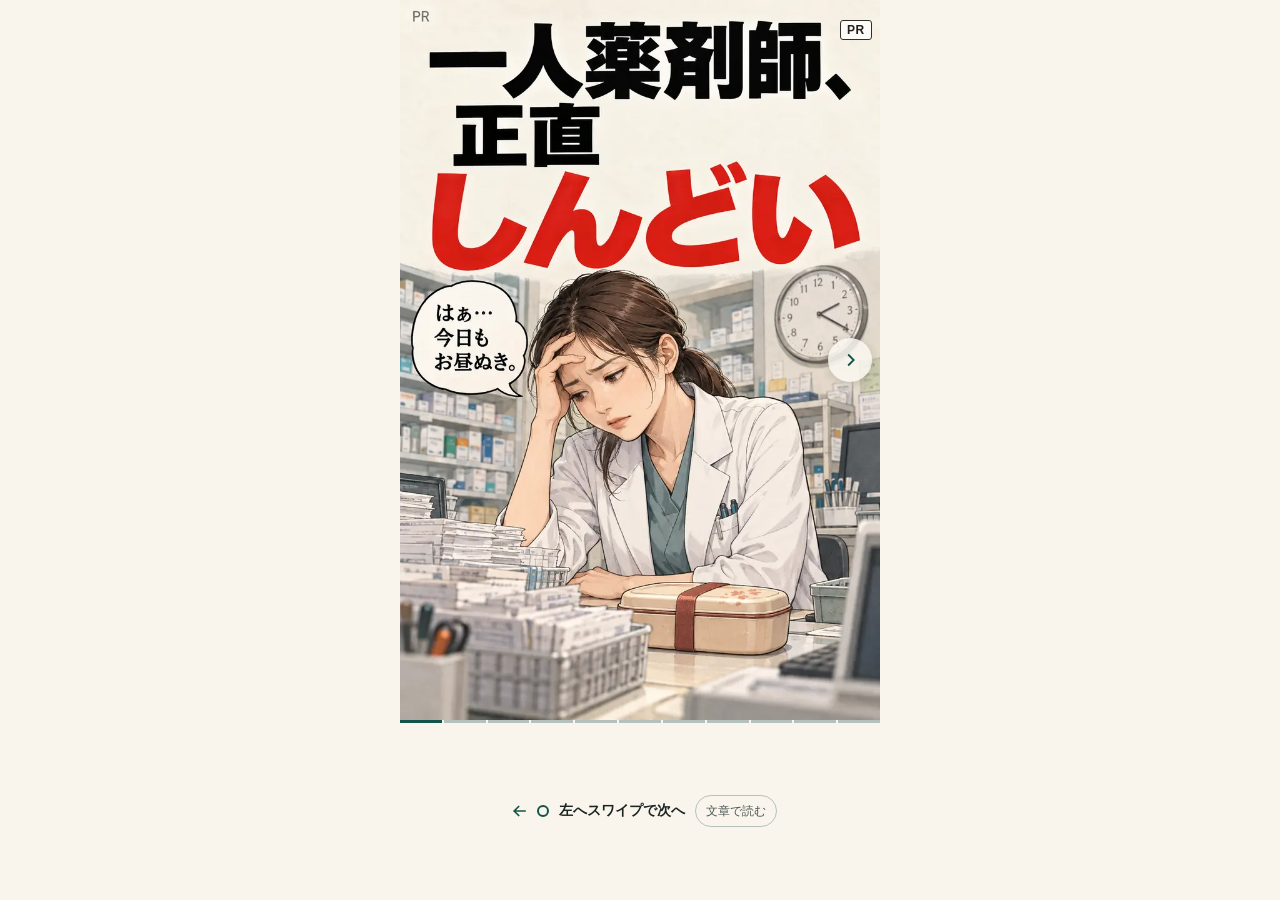
==== index.html @ c51c4c00 "feat(lp): sticky CTA pops every 2s; slide 6 banner bounces in once, then only glints Co-Authored-By:" ====
<!doctype html><html lang="ja"><head><meta charset="utf-8"><meta name="viewport" content="width=device-width,initial-scale=1,viewport-fit=cover"><meta name="robots" content="noindex"><meta name="theme-color" content="#f7f2e8"><title>一人薬剤師、正直しんどい｜薬剤師キャリアノート</title><meta name="description" content="一人薬剤師の休憩・監査・職場の体制。転職前に相談する選択肢を11枚で紹介します。"><link rel="preload" as="image" href="images/slide-01-1024.webp" imagesrcset="images/slide-01-768.webp 768w, images/slide-01-1024.webp 1024w" imagesizes="(max-width: 480px) 100vw, 480px" fetchpriority="high"><link rel="preconnect" href="https://fonts.googleapis.com"><link rel="preconnect" href="https://fonts.gstatic.com" crossorigin><link rel="preload" as="style" href="https://fonts.googleapis.com/css2?family=Noto+Sans+JP:wght@900&display=swap&text=KO%E3%81%91%E3%81%97%E3%81%99%E3%81%A0%E3%81%A6%E3%81%A7%E3%81%AB%E3%81%BF%E3%82%82%E3%82%8B%E3%82%A1%E3%82%B9%E3%82%BF%E3%83%83%E3%83%95%E3%83%9E%E3%83%AB%E6%96%99%E7%84%A1%E7%9B%B8%E8%AB%87%EF%BC%8F%EF%BC%BC" onload="this.onload=null;this.rel='stylesheet'"><link rel="stylesheet" href="styles-v5.css?v=11"><script defer src="app-v5.js?v=9"></script><!-- Google tag: pharmacist Google Ads account -->
<script async src="https://www.googletagmanager.com/gtag/js?id=AW-18548248194"></script>
<script>
window.dataLayer = window.dataLayer || [];
function gtag(){dataLayer.push(arguments);}
gtag('set', 'allow_ad_personalization_signals', false);
gtag('js', new Date());
gtag('config', 'AW-18548248194');
</script>
<script defer src="ads-measurement.js?v=1"></script>
</head>
<body data-step="1" data-moved="false" data-cta="b">
<main id="story" class="deck" role="region" aria-label="11ページのスワイプLP。指を左へ動かすと次のページに進みます。">
<section id="p1" class="slide" data-step="1" aria-labelledby="title-1"><div class="slide-copy sr-only"><h1 id="title-1">一人薬剤師、正直しんどい</h1><p>PR</p><p>はぁ…今日もお昼ぬき。</p></div><figure class="art"><img src="images/slide-01-1024.webp" srcset="images/slide-01-768.webp 768w, images/slide-01-1024.webp 1024w" sizes="(max-width: 480px) 100vw, 480px" width="1024" height="1536" alt="昼食を取れず、一人で調剤台に向かう薬剤師の漫画" fetchpriority="high" loading="eager" decoding="async" draggable="false"></figure></section>
<section id="p2" class="slide" data-step="2" aria-labelledby="title-2"><div class="slide-copy sr-only"><h2 id="title-2">これ、就職する前に知りたかったよ…</h2><p>休憩中でも、患者さんが来たら出る。</p><p>監査も自分。迷っても、聞ける人がいない。</p><p>何かあったら…って、毎日こわい。</p><p>先に教えてよ…って思いません？</p></div><figure class="art"><img data-src="images/slide-02-1024.webp" data-srcset="images/slide-02-768.webp 768w, images/slide-02-1024.webp 1024w" sizes="(max-width: 480px) 100vw, 480px" width="1024" height="1536" alt="昼食中の対応、単独の監査、不安を描いた3コマの漫画" decoding="async" draggable="false"></figure></section>
<section id="p3" class="slide" data-step="3" aria-labelledby="title-3"><div class="slide-copy sr-only"><h2 id="title-3">他にも、こんなことありませんか？</h2><p>処方箋が多すぎて、人が全然足りない</p><p>薬歴が終わらない。毎日残業か持ち越し</p><p>機械が古くて、手作業ばっかり</p><p>急に休めない。代わりがいない</p><p>入る前に聞いてた話と、全然ちがう</p><p>1つでも当てはまったら、次は“職場の中身”で選ぼう</p></div><figure class="art"><img data-src="images/slide-03-1024.webp" data-srcset="images/slide-03-768.webp 768w, images/slide-03-1024.webp 1024w" sizes="(max-width: 480px) 100vw, 480px" width="1024" height="1536" alt="人員不足、薬歴、機械、休み、入職前後の違いを示す5つの場面" decoding="async" draggable="false"></figure></section>
<section id="p4" class="slide" data-step="4" aria-labelledby="title-4"><div class="slide-copy sr-only"><h2 id="title-4">でもこれ、普通の求人票じゃ分からないですよね</h2><p>求人票に書いてあるのは</p><p>給与</p><p>休日</p><p>勤務地</p><p>本当に知りたいのは</p><p>薬剤師の人数</p><p>一人になる日</p><p>機械の新しさ</p><p>職場の空気</p></div><figure class="art"><img data-src="images/slide-04-1024.webp" data-srcset="images/slide-04-768.webp 768w, images/slide-04-1024.webp 1024w" sizes="(max-width: 480px) 100vw, 480px" width="1024" height="1536" alt="求人票の給与・休日・勤務地と、現場の人数・勤務体制・機械・雰囲気の比較" decoding="async" draggable="false"></figure></section>
<section id="p5" class="slide" data-step="5" aria-labelledby="title-5"><div class="slide-copy sr-only"><h2 id="title-5">助かりませんか？</h2><p>でも、もし転職前にそれが聞けるとしたら</p></div><figure class="art"><img data-src="images/slide-05-1024.webp" data-srcset="images/slide-05-768.webp 768w, images/slide-05-1024.webp 1024w" sizes="(max-width: 480px) 100vw, 480px" width="1024" height="1536" alt="求人票から顔を上げ、考える薬剤師" decoding="async" draggable="false"></figure></section>
<section id="p6" class="slide" data-step="6" aria-labelledby="title-6"><div class="slide-copy sr-only"><h2 id="title-6">ファルマスタッフ</h2><p>そこで頼れるのが</p><p>薬剤師専門の転職サービス</p></div><figure class="art"><img data-src="images/slide-06-v5-1024.webp" data-srcset="images/slide-06-v5-768.webp 768w, images/slide-06-v5-1024.webp 1024w" sizes="(max-width: 480px) 100vw, 480px" width="1024" height="1536" alt="そこで頼れるのが。相談する薬剤師とコンサルタントのイラスト" decoding="async" draggable="false"><div class="official-banner"><a href="https://h.accesstrade.net/sp/cc?rk=0100msyr00ozyz" rel="nofollow" referrerpolicy="no-referrer-when-downgrade"><img src="https://h.accesstrade.net/sp/rr?rk=0100msyr00ozyz" alt="ファルマスタッフ-薬剤師の転職派遣支援サービス" border="0" width="350" height="240"></a></div></figure></section>
<section id="p7" class="slide" data-step="7" aria-labelledby="title-7"><div class="slide-copy sr-only"><h2 id="title-7">コンサルタントが、職場まで足を運ぶ</h2><p>紹介先には、できる限り直接訪問。</p><p>人の数も、使っている機械も、確認しています。</p><p>だから『一人の日ある？』『機械どう？』まで聞ける</p></div><figure class="art"><img data-src="images/slide-07-1024.webp" data-srcset="images/slide-07-768.webp 768w, images/slide-07-1024.webp 1024w" sizes="(max-width: 480px) 100vw, 480px" width="1024" height="1536" alt="コンサルタントが薬局で機械や人員構成を確認する漫画" decoding="async" draggable="false"></figure></section>
<section id="p8" class="slide" data-step="8" aria-labelledby="title-8"><div class="slide-copy sr-only"><h2 id="title-8">面接にも、一緒に入ってくれる</h2><p>状況に応じて</p><p>聞きづらい条件の確認も、交渉も、サポートしてくれる。</p><p>入ってからの『聞いてないよ…』を減らせる</p></div><figure class="art"><img data-src="images/slide-08-1024.webp" data-srcset="images/slide-08-768.webp 768w, images/slide-08-1024.webp 1024w" sizes="(max-width: 480px) 100vw, 480px" width="1024" height="1536" alt="薬剤師とコンサルタントが並んで面接に参加する漫画" decoding="async" draggable="false"></figure></section>
<section id="p9" class="slide" data-step="9" aria-labelledby="title-9"><div class="slide-copy sr-only"><h2 id="title-9">求人票にない“職場のリアル”を、入る前に教えてくれる</h2><p>だから、今の悩みに合う職場を一緒に探せる</p><p>公開求人 5万件以上</p><p>全国12拠点</p><p>地域にくわしいエリア担当</p></div><figure class="art"><img data-src="images/slide-09-1024.webp" data-srcset="images/slide-09-768.webp 768w, images/slide-09-1024.webp 1024w" sizes="(max-width: 480px) 100vw, 480px" width="1024" height="1536" alt="職場の情報を相談する様子と、求人数・拠点・担当者の3つの特長" decoding="async" draggable="false"></figure></section>
<section id="p10" class="slide" data-step="10" aria-labelledby="title-10"><div class="slide-copy sr-only"><h2 id="title-10">登録もサービスも、ぜんぶ無料</h2><p>まずは話を聞くだけでもOK</p><p>合わないと思ったら、応募しなければいいだけ</p></div><figure class="art"><img data-src="images/slide-10-v5-1024.webp" data-srcset="images/slide-10-v5-768.webp 768w, images/slide-10-v5-1024.webp 1024w" sizes="(max-width: 480px) 100vw, 480px" width="1024" height="1536" alt="相談だけでもよいと聞き、安心する薬剤師" decoding="async" draggable="false"></figure></section>
<section id="p11" class="slide" data-step="11" aria-labelledby="title-11"><div class="slide-copy sr-only"><h2 id="title-11">そのしんどさ、まずは話してみませんか？</h2></div><figure class="art"><img data-src="images/slide-11-1024.webp" data-srcset="images/slide-11-768.webp 768w, images/slide-11-1024.webp 1024w" sizes="(max-width: 480px) 100vw, 480px" width="1024" height="1536" alt="スマートフォンを見ながら穏やかに考える薬剤師の漫画" decoding="async" draggable="false"><a class="final-cta" data-consult="last" href="https://h.accesstrade.net/sp/cc?rk=0100fulu00ozyz" referrerpolicy="no-referrer-when-downgrade" target="_blank" rel="sponsored nofollow noopener">無料で相談してみる <svg viewBox="0 0 24 24" fill="none" stroke="currentColor" stroke-width="3" aria-hidden="true"><path d="m9 5 7 7-7 7"/></svg><img class="at-px" src="https://h.accesstrade.net/sp/rr?rk=0100fulu00ozyz" width="1" height="1" border="0" alt=""></a></figure></section>
</main>

<p class="pr-badge" aria-label="広告">PR</p>
<div class="dock">
 <div class="progress" aria-hidden="true"><span data-progress="1" data-read="true"></span><span data-progress="2"></span><span data-progress="3"></span><span data-progress="4"></span><span data-progress="5"></span><span data-progress="6"></span><span data-progress="7"></span><span data-progress="8"></span><span data-progress="9"></span><span data-progress="10"></span><span data-progress="11"></span></div>
 <div class="dock__guide"><span class="hint" aria-hidden="true"><svg viewBox="0 0 24 24" fill="none" stroke="currentColor" stroke-width="2"><path d="M19 12H5m6-6-6 6 6 6"/></svg><span class="hint__finger"></span></span><span>左へスワイプで次へ</span><button class="text-button open-text" type="button" aria-haspopup="dialog">文章で読む</button></div>
 <a class="cta sticky-cta" data-consult="sticky" href="https://h.accesstrade.net/sp/cc?rk=0100fulu00ozyz" referrerpolicy="no-referrer-when-downgrade" target="_blank" rel="sponsored nofollow noopener"><small>＼相談だけでもOK／</small><span>ファルマスタッフに無料で相談する <svg viewBox="0 0 24 24" fill="none" stroke="currentColor" stroke-width="2.4" aria-hidden="true"><path d="m9 5 7 7-7 7"/></svg></span><img class="at-px" src="https://h.accesstrade.net/sp/rr?rk=0100fulu00ozyz" width="1" height="1" border="0" alt=""></a>
 <div class="dock__footer"><p>PR｜<a href="https://pharma.navolio.net/operator/" target="_blank" rel="noopener">運営者情報</a>・<a href="https://pharma.navolio.net/privacy/" target="_blank" rel="noopener">プライバシーポリシー</a>・<a href="https://pharma.navolio.net/disclosure/" target="_blank" rel="noopener">広告掲載について</a></p><button class="text-button open-text" type="button" aria-haspopup="dialog">文章で読む</button></div>
</div>

<button class="side-nav" id="previous" type="button" aria-label="前のページ" disabled><svg viewBox="0 0 24 24" fill="none" stroke="currentColor" stroke-width="2" aria-hidden="true"><path d="m14 6-6 6 6 6"/></svg></button>
<button class="side-nav" id="next" type="button" aria-label="次のページ"><svg viewBox="0 0 24 24" fill="none" stroke="currentColor" stroke-width="2" aria-hidden="true"><path d="m10 6 6 6-6 6"/></svg></button>
<p class="sr-only" id="page-status" aria-live="polite" aria-atomic="true">11ページ中1ページ目</p>

<dialog id="text-dialog" aria-labelledby="text-title"><div class="dialog-head"><h2 id="text-title">文章で読む</h2><button type="button" class="dialog-close" id="close-text" aria-label="文章を閉じる">×</button></div><div class="transcript"><article><small>1 / 11</small><h3>一人薬剤師、正直しんどい</h3><p>はぁ…今日もお昼ぬき。</p></article>
<article><small>2 / 11</small><h3>これ、就職する前に知りたかったよ…</h3><p>休憩中でも、患者さんが来たら出る。</p><p>監査も自分。迷っても、聞ける人がいない。</p><p>何かあったら…って、毎日こわい。</p><p>先に教えてよ…って思いません？</p></article>
<article><small>3 / 11</small><h3>他にも、こんなことありませんか？</h3><p>処方箋が多すぎて、人が全然足りない</p><p>薬歴が終わらない。毎日残業か持ち越し</p><p>機械が古くて、手作業ばっかり</p><p>急に休めない。代わりがいない</p><p>入る前に聞いてた話と、全然ちがう</p><p>1つでも当てはまったら、次は“職場の中身”で選ぼう</p></article>
<article><small>4 / 11</small><h3>でもこれ、普通の求人票じゃ分からないですよね</h3><p>求人票に書いてあるのは、給与・休日・勤務地。</p><p>本当に知りたいのは、薬剤師の人数・一人になる日・機械の新しさ・職場の空気。</p></article>
<article><small>5 / 11</small><h3>助かりませんか？</h3><p>でも、もし転職前にそれが聞けるとしたら</p></article>
<article><small>6 / 11</small><h3>ファルマスタッフ</h3><p>そこで頼れるのが、薬剤師専門の転職サービス「ファルマスタッフ」。</p></article>
<article><small>7 / 11</small><h3>コンサルタントが、職場まで足を運ぶ</h3><p>紹介先には、できる限り直接訪問。</p><p>人の数も、使っている機械も、確認しています。</p><p>だから『一人の日ある？』『機械どう？』まで聞ける</p></article>
<article><small>8 / 11</small><h3>面接にも、一緒に入ってくれる</h3><p>状況に応じて、面接にも同席。</p><p>聞きづらい条件の確認も、交渉も、サポートしてくれる。</p><p>入ってからの『聞いてないよ…』を減らせる</p></article>
<article><small>9 / 11</small><h3>求人票にない“職場のリアル”を、入る前に教えてくれる</h3><p>だから、今の悩みに合う職場を一緒に探せる</p><p>公開求人 5万件以上／全国12拠点／地域にくわしいエリア担当</p></article>
<article><small>10 / 11</small><h3>登録もサービスも、ぜんぶ無料</h3><p>まずは話を聞くだけでもOK</p><p>合わないと思ったら、応募しなければいいだけ</p></article>
<article><small>11 / 11</small><h3>そのしんどさ、まずは話してみませんか？</h3><p><a href="https://h.accesstrade.net/sp/cc?rk=0100fulu00ozyz" referrerpolicy="no-referrer-when-downgrade" data-consult="transcript" target="_blank" rel="sponsored nofollow noopener">ファルマスタッフに無料で相談する</a></p></article></div><div class="reader-footer"><p>PR：本ページはプロモーションを含みます。漫画の人物・場面はイメージです。</p><p>薬剤師キャリアノート｜2026年11月1日更新</p><p><a href="https://pharma.navolio.net/operator/" target="_blank" rel="noopener">運営者情報</a> · <a href="https://pharma.navolio.net/privacy/" target="_blank" rel="noopener">プライバシーポリシー</a> · <a href="https://pharma.navolio.net/disclosure/" target="_blank" rel="noopener">広告掲載について</a></p></div></dialog>
</body></html>
---- styles-v5.css ----
/* Image swipe LP v5 · original 2:3 art edge to edge · bottom dock holds guide / CTA */
/* Hallmark · macrostructure: Narrative Workflow · tone: editorial manga · anchor hue: teal */
:root {
  --color-paper: oklch(97% 0.012 85);
  --color-paper-2: oklch(93% 0.014 85);
  --color-ink: oklch(25% 0.014 170);
  --color-muted: oklch(44% 0.014 170);
  --color-rule: oklch(80% 0.015 170);
  --color-accent: oklch(40% 0.065 180);
  --color-accent-ink: oklch(99% 0.005 85);
  --color-focus: oklch(48% 0.15 32);
  --color-error: oklch(45% 0.16 30);
  --font-display: "Yu Gothic", "Hiragino Kaku Gothic ProN", sans-serif;
  --font-body: "Meiryo", "Hiragino Sans", sans-serif;
  --space-xs: 4px; --space-sm: 8px; --space-md: 16px;
  --space-lg: 24px; --space-xl: 32px;
  --text-sm: 12px; --text-md: 14px; --text-body: 16px;
  --ease-out: cubic-bezier(.2,.7,.2,1);
  --ease-in: cubic-bezier(.4,0,1,1);
  --ease-in-out: cubic-bezier(.4,0,.2,1);
  --dur-short: 140ms; --rule-thin: 1px; --radius-sm: 4px;
  --header-height: 56px; --dock-height: 132px;
}
:root {
 --frame-max:480px;
 --frame:min(100vw,var(--frame-max));
 --vh:100svh;
 --dock-min:calc(64px + env(safe-area-inset-bottom));
 /* Image fills the width; it only narrows when the screen is too short to keep the dock */
 --img-h:min(calc(var(--frame) * 1.5), calc(var(--vh) - var(--dock-min)));
 --img-w:calc(var(--img-h) / 1.5);
 --dock-h:calc(var(--vh) - var(--img-h));
 --cta-bg:linear-gradient(#036969,#00504f);
 --cta-ink:#fff;
 --cta-font:"M PLUS Rounded 1c",var(--font-display);
 --cta-weight:800;
 --cta-edge:none;
 --cta-depth:0 1cqw 0 oklch(28% .05 180),0 2cqw 5cqw oklch(30% .035 180 / .25);
 --cta-depth-dock:0 3px 0 oklch(28% .05 180);
 --cta-sub:#fff;
}
/* CTA design variants, switched with ?cta=a|b|c|d */
body[data-cta="b"] { --cta-bg:linear-gradient(#ff9a1f,#f26a00); --cta-font:"Noto Sans JP",var(--font-display); --cta-weight:900; --cta-depth:0 1.2cqw 0 #b44a00,0 2cqw 5cqw oklch(40% .1 50 / .3); --cta-depth-dock:0 4px 0 #b44a00; }
body[data-cta="c"] { --cta-bg:#ffd83a; --cta-ink:#1b1b1b; --cta-sub:#1b1b1b; --cta-font:"Zen Kaku Gothic New",var(--font-display); --cta-weight:900; --cta-edge:3px solid #1b1b1b; --cta-depth:1.2cqw 1.2cqw 0 #1b1b1b; --cta-depth-dock:3px 3px 0 #1b1b1b; }
body[data-cta="d"] { --cta-bg:linear-gradient(#ee2a2a,#c80f14); --cta-font:"Zen Maru Gothic",var(--font-display); --cta-weight:900; --cta-edge:2px solid #fff; --cta-depth:0 0 0 .6cqw #c80f14,0 1.4cqw 0 .6cqw #8c0a0e,0 2cqw 5cqw oklch(35% .12 25 / .3); --cta-depth-dock:0 0 0 2px #c80f14,0 4px 0 2px #8c0a0e; --cta-sub:#ffe45c; }
@supports(height:100dvh) { :root { --vh:100dvh; } }
* { box-sizing:border-box; }
html,body { margin:0; width:100%; height:100%; overflow:hidden; background:var(--color-paper); color:var(--color-ink); font:400 16px/1.6 var(--font-body); }
button,a { -webkit-tap-highlight-color:transparent; }
button { font:inherit; color:inherit; }
button:focus-visible,a:focus-visible { outline:3px solid var(--color-focus); outline-offset:3px; }
.sr-only { position:absolute;width:1px;height:1px;padding:0;margin:-1px;overflow:hidden;clip-path:inset(50%);white-space:nowrap;border:0; }

/* Deck: horizontal snap, leftward finger motion advances */
.deck { display:flex; width:var(--frame); height:var(--vh); margin:0 auto; overflow-x:auto; overflow-y:hidden; scroll-snap-type:x mandatory; scrollbar-width:none; overscroll-behavior-x:contain; touch-action:pan-x pinch-zoom; }
.deck::-webkit-scrollbar { display:none; }
.deck.is-dragging { scroll-snap-type:none; cursor:grabbing; user-select:none; }
.slide { flex:0 0 100%; width:100%; height:100%; position:relative; display:flex; justify-content:center; align-items:flex-start; scroll-snap-align:start; scroll-snap-stop:always; background:var(--color-paper); }
/* Only shows on very short screens, where the art must narrow: the sides become a soft blur of the same picture */
.backdrop { position:absolute; inset:0 0 auto; width:100%; height:var(--img-h); object-fit:cover; filter:blur(16px) saturate(1.1); transform:scale(1.2); pointer-events:none; }
.slide { overflow:hidden; }
.art { position:relative; width:var(--img-w); height:var(--img-h); margin:0; container-type:inline-size; }
.art>img { display:block; width:100%; height:100%; object-fit:cover; user-select:none; -webkit-user-drag:none; }

/* Slide 6: official banner sits where the service name used to be (code and image unaltered, scaled by CSS) */
.official-banner { position:absolute; left:16%; top:12.6%; width:68%; padding:1.4cqw; border-radius:2cqw; background:#fff; box-shadow:0 1.6cqw 5cqw oklch(30% .03 80 / .28); }
.official-banner a { position:relative; display:block; overflow:hidden; border-radius:1cqw; }
.official-banner a::after { content:""; position:absolute; top:-50%; bottom:-50%; left:-40%; width:22%; background:linear-gradient(90deg,transparent,oklch(100% 0 0 / .85),transparent); transform:rotate(20deg); opacity:0; pointer-events:none; }
body[data-step="6"] .official-banner { animation:banner-in .9s linear both; }
body[data-step="6"] .official-banner a::after { animation:kiran 1s linear .9s infinite; }
@keyframes banner-in { 0% {scale:1;animation-timing-function:var(--ease-out)} 22% {scale:1.22;animation-timing-function:var(--ease-in)} 42% {scale:.94;animation-timing-function:var(--ease-out)} 58% {scale:1.07;animation-timing-function:var(--ease-in)} 72% {scale:.98;animation-timing-function:var(--ease-out)} 86% {scale:1.02;animation-timing-function:var(--ease-in)} 100% {scale:1} }
.official-banner img { display:block; width:100%; height:auto; }

/* Slide 11: live CTA laid exactly over the button drawn in the art */
.final-cta { position:absolute; left:4.2%; right:4.2%; top:76.5%; height:13.8%; display:flex; align-items:center; justify-content:center; gap:2cqw; border-radius:2.6cqw; border:var(--cta-edge); background:var(--cta-bg); color:var(--cta-ink); font:var(--cta-weight) 7.2cqw/1 var(--cta-font); letter-spacing:.02em; text-decoration:none; overflow:hidden; isolation:isolate; box-shadow:var(--cta-depth); animation:cta-pop 3.6s var(--ease-in-out) infinite; }
.final-cta svg { width:6.5cqw; height:6.5cqw; flex:0 0 auto; }
.final-cta::after { content:""; position:absolute; top:-50%; bottom:-50%; left:-50%; width:24%; background:linear-gradient(90deg,transparent,oklch(100% 0 0 / .7),transparent); transform:translateX(0) rotate(20deg); opacity:0; pointer-events:none; animation:cta-shine 3.6s linear infinite; }
.final-cta:hover,.final-cta:focus-visible { animation-play-state:paused; }
.final-cta:active { transform:translateY(.6cqw); }
@keyframes cta-pop { 0%,56%,100% {transform:scale(1)} 64% {transform:scale(1.04)} 72% {transform:scale(1)} 79% {transform:scale(1.02)} 86% {transform:scale(1)} }
@keyframes cta-shine { 0%,30% {opacity:0;transform:translateX(0) rotate(20deg)} 34% {opacity:.9} 53% {opacity:.9;transform:translateX(750%) rotate(20deg)} 57%,100% {opacity:0;transform:translateX(750%) rotate(20deg)} }

/* Dock: the space under the art. Guide on 1-5, CTA on 6-10, site info on 11 */
.dock { position:fixed; z-index:20; left:50%; bottom:0; transform:translateX(-50%); width:var(--frame); height:var(--dock-h); display:grid; place-items:center; padding:8px max(12px,env(safe-area-inset-left)) calc(6px + env(safe-area-inset-bottom)) max(12px,env(safe-area-inset-right)); background:var(--color-paper); }
.progress { position:absolute; top:0; left:0; right:0; display:flex; gap:2px; height:3px; }
.progress span { flex:1; background:var(--color-rule); }
.progress span[data-read="true"] { background:var(--color-accent); }
.dock__guide,.sticky-cta,.dock__footer { grid-area:1/1; }
.dock__guide { display:flex; align-items:center; gap:10px; font:700 14px/1.4 var(--font-body); color:var(--color-ink); }
.sticky-cta { width:100%; }
.dock__footer { display:none; text-align:center; font-size:11px; line-height:1.7; color:var(--color-muted); }
.dock__footer p { margin:0; }
.dock__footer a { color:inherit; }
body:is([data-step="6"],[data-step="7"],[data-step="8"],[data-step="9"],[data-step="10"]) .dock__guide { display:none; }
body:not(:is([data-step="6"],[data-step="7"],[data-step="8"],[data-step="9"],[data-step="10"])) .sticky-cta { display:none; }
body[data-step="11"] .dock__guide { display:none; }
body[data-step="11"] .dock__footer { display:grid; gap:2px; justify-items:center; }

.hint { position:relative; display:block; width:46px; height:24px; color:var(--color-accent); }
.hint svg { position:absolute; inset:2px 10px 0 0; width:34px; height:20px; }
.hint__finger { position:absolute; right:0; top:6px; width:12px; height:12px; border:2px solid currentColor; border-radius:50%; background:var(--color-paper); animation:hint-swipe 2.4s var(--ease-in-out) infinite; }
body[data-moved="true"] .hint__finger { animation:none; transform:translateX(-26px); }
@keyframes hint-swipe { 0%,20% {transform:translateX(0)} 62%,100% {transform:translateX(-28px)} }
.text-button { min-height:32px; padding:4px 10px; border:1px solid var(--color-rule); border-radius:16px; background:transparent; font-size:12px; font-weight:400; color:var(--color-muted); cursor:pointer; }

.cta { display:flex; flex-direction:column; align-items:center; justify-content:center; min-height:52px; padding:6px 12px; border-radius:10px; border:var(--cta-edge); background:var(--cta-bg); color:var(--cta-ink); text-align:center; text-decoration:none; box-shadow:var(--cta-depth-dock); }
.cta small { font:var(--cta-weight) 11px/1.3 var(--cta-font); color:var(--cta-sub); }
.cta span { display:flex; align-items:center; gap:6px; font:var(--cta-weight) 16px/1.35 var(--cta-font); }
.cta svg { width:16px; height:16px; }
.cta:active { transform:translateY(2px); }
/* Sticky CTA: a springy pop and a glint, once every 2 seconds */
.sticky-cta { position:relative; overflow:hidden; isolation:isolate; animation:poyon 2s var(--ease-out) infinite; }
.sticky-cta::after { content:""; position:absolute; top:-50%; bottom:-50%; left:-40%; width:18%; background:linear-gradient(90deg,transparent,oklch(100% 0 0 / .7),transparent); transform:rotate(20deg); opacity:0; pointer-events:none; animation:kiran-2s 2s linear infinite; }
@keyframes poyon { 0% {scale:1} 7% {scale:1.07 .95} 14% {scale:.97 1.04} 20% {scale:1.02 .99} 26%,100% {scale:1} }
@keyframes kiran { 0%,40% {opacity:0;left:-40%} 46% {opacity:1} 80% {opacity:1;left:130%} 84%,100% {opacity:0;left:130%} }
@keyframes kiran-2s { 0%,20% {opacity:0;left:-40%} 23% {opacity:1} 40% {opacity:1;left:130%} 42%,100% {opacity:0;left:130%} }

/* PR badge fixed at the top right of the frame on every page */
.pr-badge { position:fixed; z-index:22; top:calc(8px + env(safe-area-inset-top)); right:calc(50% - var(--frame) / 2 + max(8px, env(safe-area-inset-right))); padding:2px 6px; border:1.5px solid oklch(30% .01 85); border-radius:3px; background:oklch(99% .005 85 / .92); color:oklch(25% .01 85); font:700 12px/1.2 var(--font-body); letter-spacing:.06em; pointer-events:none; }

/* Mouse users get side arrows; phones swipe */
.side-nav { display:none; }
@media(hover:hover) and (pointer:fine) {
 .side-nav { position:fixed; z-index:21; top:calc(var(--img-h) / 2); display:grid; place-items:center; width:44px; height:44px; margin-top:-22px; border:0; border-radius:50%; background:oklch(98% .01 85 / .85); color:var(--color-accent); box-shadow:0 2px 10px oklch(25% .01 85 / .18); cursor:pointer; }
 .side-nav svg { width:22px; height:22px; }
 .side-nav:disabled { opacity:0; pointer-events:none; }
 #previous { left:calc(50% - var(--frame) / 2 + 8px); }
 #next { right:calc(50% - var(--frame) / 2 + 8px); }
 .cta:hover,.final-cta:hover { filter:brightness(1.1); }
}

.image-error { position:absolute; inset:0; display:grid; align-content:center; padding:20px; background:var(--color-paper); color:var(--color-ink); border:2px solid var(--color-error); font-size:15px; }
.image-error p { margin:4px 0; }
dialog { width:min(calc(100% - 24px),640px); max-height:90svh; padding:24px; border:0; border-radius:8px; background:var(--color-paper); color:var(--color-ink); }
dialog::backdrop { background:oklch(20% .015 170 / .65); }
.dialog-head { display:flex; align-items:start; justify-content:space-between; gap:12px; }
.dialog-head h2 { font-size:20px; margin:0; }
.dialog-close { flex:0 0 44px; height:44px; border:1px solid var(--color-rule); background:transparent; cursor:pointer; }
.transcript article { padding-block:16px; border-bottom:1px solid var(--color-rule); }
.transcript h3 { font:700 18px/1.6 var(--font-display); }
.transcript p { margin-block:8px; }
.transcript a,.reader-footer a { color:var(--color-accent); }
.transcript small,.reader-footer { font-size:12px; color:var(--color-muted); }
.reader-footer { padding-top:16px; }
@media(prefers-reduced-motion:reduce) { *,*::before,*::after { animation:none!important; transition:none!important; } .final-cta::after,.sticky-cta::after,.official-banner a::after { display:none; } }
.at-px { position:absolute; width:1px; height:1px; opacity:0; pointer-events:none; }
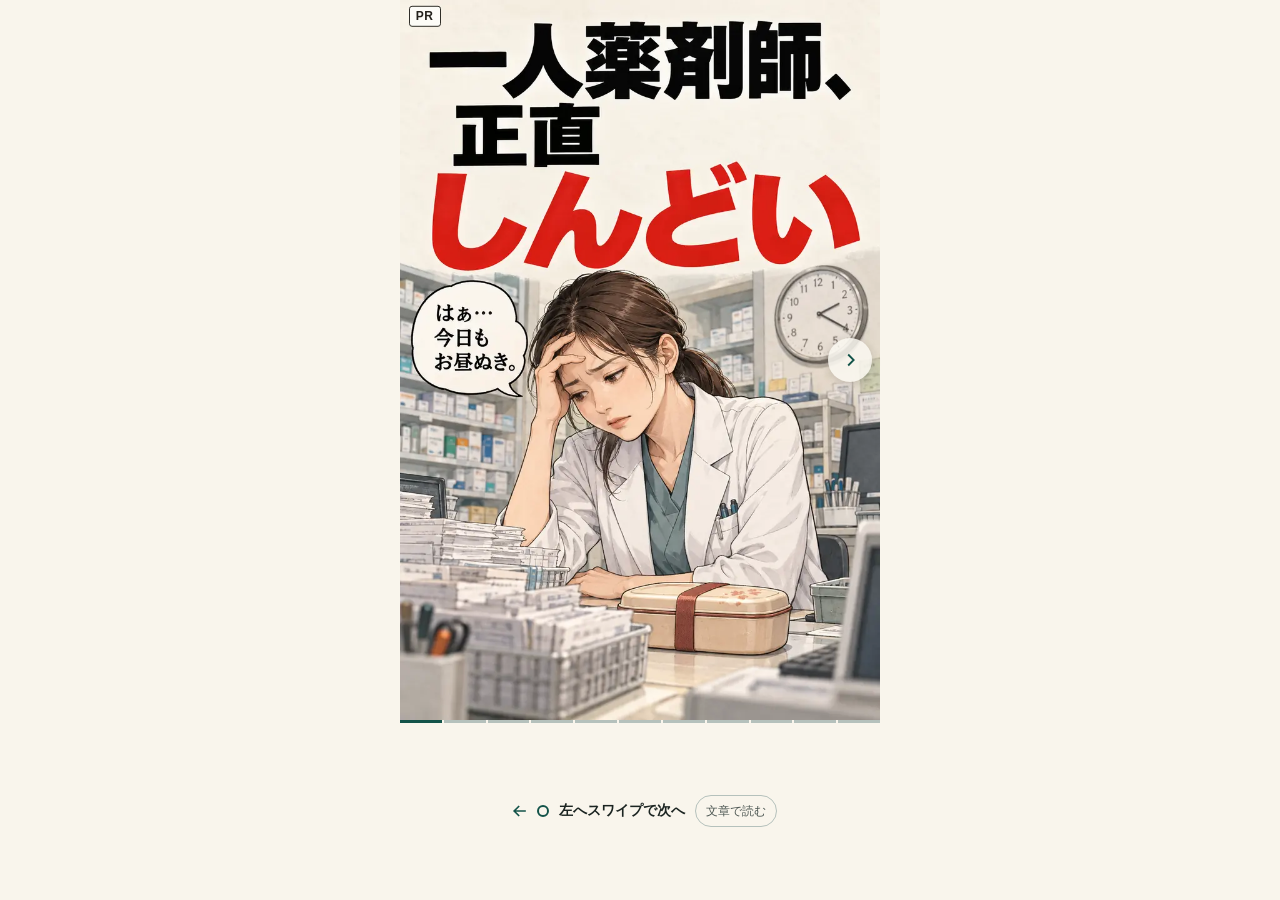
==== commit 0dabe3dd: "feat(lp): tap label, PR badge on the art's top-left corner, trial top-space layouts via ?top=a-d Co-" ====
--- a/index.html
+++ b/index.html
@@ -1,4 +1,4 @@
-<!doctype html><html lang="ja"><head><meta charset="utf-8"><meta name="viewport" content="width=device-width,initial-scale=1,viewport-fit=cover"><meta name="robots" content="noindex"><meta name="theme-color" content="#f7f2e8"><title>一人薬剤師、正直しんどい｜薬剤師キャリアノート</title><meta name="description" content="一人薬剤師の休憩・監査・職場の体制。転職前に相談する選択肢を11枚で紹介します。"><link rel="preload" as="image" href="images/slide-01-1024.webp" imagesrcset="images/slide-01-768.webp 768w, images/slide-01-1024.webp 1024w" imagesizes="(max-width: 480px) 100vw, 480px" fetchpriority="high"><link rel="preconnect" href="https://fonts.googleapis.com"><link rel="preconnect" href="https://fonts.gstatic.com" crossorigin><link rel="preload" as="style" href="https://fonts.googleapis.com/css2?family=Noto+Sans+JP:wght@900&display=swap&text=KO%E3%81%91%E3%81%97%E3%81%99%E3%81%A0%E3%81%A6%E3%81%A7%E3%81%AB%E3%81%BF%E3%82%82%E3%82%8B%E3%82%A1%E3%82%B9%E3%82%BF%E3%83%83%E3%83%95%E3%83%9E%E3%83%AB%E6%96%99%E7%84%A1%E7%9B%B8%E8%AB%87%EF%BC%8F%EF%BC%BC" onload="this.onload=null;this.rel='stylesheet'"><link rel="stylesheet" href="styles-v5.css?v=11"><script defer src="app-v5.js?v=9"></script><!-- Google tag: pharmacist Google Ads account -->
+<!doctype html><html lang="ja"><head><meta charset="utf-8"><meta name="viewport" content="width=device-width,initial-scale=1,viewport-fit=cover"><meta name="robots" content="noindex"><meta name="theme-color" content="#f7f2e8"><title>一人薬剤師、正直しんどい｜薬剤師キャリアノート</title><meta name="description" content="一人薬剤師の休憩・監査・職場の体制。転職前に相談する選択肢を11枚で紹介します。"><link rel="preload" as="image" href="images/slide-01-1024.webp" imagesrcset="images/slide-01-768.webp 768w, images/slide-01-1024.webp 1024w" imagesizes="(max-width: 480px) 100vw, 480px" fetchpriority="high"><link rel="preconnect" href="https://fonts.googleapis.com"><link rel="preconnect" href="https://fonts.gstatic.com" crossorigin><link rel="preload" as="style" href="https://fonts.googleapis.com/css2?family=Noto+Sans+JP:wght@900&display=swap&text=KO%E3%81%91%E3%81%97%E3%81%99%E3%81%A0%E3%81%A6%E3%81%A7%E3%81%AB%E3%81%BF%E3%82%82%E3%82%8B%E3%82%A1%E3%82%B9%E3%82%BF%E3%83%83%E3%83%95%E3%83%9E%E3%83%AB%E6%96%99%E7%84%A1%E7%9B%B8%E8%AB%87%EF%BC%8F%EF%BC%BC" onload="this.onload=null;this.rel='stylesheet'"><link rel="stylesheet" href="styles-v5.css?v=13"><script defer src="app-v5.js?v=10"></script><!-- Google tag: pharmacist Google Ads account -->
 <script async src="https://www.googletagmanager.com/gtag/js?id=AW-18548248194"></script>
 <script>
 window.dataLayer = window.dataLayer || [];
@@ -16,7 +16,7 @@
 <section id="p3" class="slide" data-step="3" aria-labelledby="title-3"><div class="slide-copy sr-only"><h2 id="title-3">他にも、こんなことありませんか？</h2><p>処方箋が多すぎて、人が全然足りない</p><p>薬歴が終わらない。毎日残業か持ち越し</p><p>機械が古くて、手作業ばっかり</p><p>急に休めない。代わりがいない</p><p>入る前に聞いてた話と、全然ちがう</p><p>1つでも当てはまったら、次は“職場の中身”で選ぼう</p></div><figure class="art"><img data-src="images/slide-03-1024.webp" data-srcset="images/slide-03-768.webp 768w, images/slide-03-1024.webp 1024w" sizes="(max-width: 480px) 100vw, 480px" width="1024" height="1536" alt="人員不足、薬歴、機械、休み、入職前後の違いを示す5つの場面" decoding="async" draggable="false"></figure></section>
 <section id="p4" class="slide" data-step="4" aria-labelledby="title-4"><div class="slide-copy sr-only"><h2 id="title-4">でもこれ、普通の求人票じゃ分からないですよね</h2><p>求人票に書いてあるのは</p><p>給与</p><p>休日</p><p>勤務地</p><p>本当に知りたいのは</p><p>薬剤師の人数</p><p>一人になる日</p><p>機械の新しさ</p><p>職場の空気</p></div><figure class="art"><img data-src="images/slide-04-1024.webp" data-srcset="images/slide-04-768.webp 768w, images/slide-04-1024.webp 1024w" sizes="(max-width: 480px) 100vw, 480px" width="1024" height="1536" alt="求人票の給与・休日・勤務地と、現場の人数・勤務体制・機械・雰囲気の比較" decoding="async" draggable="false"></figure></section>
 <section id="p5" class="slide" data-step="5" aria-labelledby="title-5"><div class="slide-copy sr-only"><h2 id="title-5">助かりませんか？</h2><p>でも、もし転職前にそれが聞けるとしたら</p></div><figure class="art"><img data-src="images/slide-05-1024.webp" data-srcset="images/slide-05-768.webp 768w, images/slide-05-1024.webp 1024w" sizes="(max-width: 480px) 100vw, 480px" width="1024" height="1536" alt="求人票から顔を上げ、考える薬剤師" decoding="async" draggable="false"></figure></section>
-<section id="p6" class="slide" data-step="6" aria-labelledby="title-6"><div class="slide-copy sr-only"><h2 id="title-6">ファルマスタッフ</h2><p>そこで頼れるのが</p><p>薬剤師専門の転職サービス</p></div><figure class="art"><img data-src="images/slide-06-v5-1024.webp" data-srcset="images/slide-06-v5-768.webp 768w, images/slide-06-v5-1024.webp 1024w" sizes="(max-width: 480px) 100vw, 480px" width="1024" height="1536" alt="そこで頼れるのが。相談する薬剤師とコンサルタントのイラスト" decoding="async" draggable="false"><div class="official-banner"><a href="https://h.accesstrade.net/sp/cc?rk=0100msyr00ozyz" rel="nofollow" referrerpolicy="no-referrer-when-downgrade"><img src="https://h.accesstrade.net/sp/rr?rk=0100msyr00ozyz" alt="ファルマスタッフ-薬剤師の転職派遣支援サービス" border="0" width="350" height="240"></a></div></figure></section>
+<section id="p6" class="slide" data-step="6" aria-labelledby="title-6"><div class="slide-copy sr-only"><h2 id="title-6">ファルマスタッフ</h2><p>そこで頼れるのが</p><p>薬剤師専門の転職サービス</p></div><figure class="art"><img data-src="images/slide-06-v5-1024.webp" data-srcset="images/slide-06-v5-768.webp 768w, images/slide-06-v5-1024.webp 1024w" sizes="(max-width: 480px) 100vw, 480px" width="1024" height="1536" alt="そこで頼れるのが。相談する薬剤師とコンサルタントのイラスト" decoding="async" draggable="false"><div class="official-banner"><a href="https://h.accesstrade.net/sp/cc?rk=0100msyr00ozyz" rel="nofollow" referrerpolicy="no-referrer-when-downgrade"><img src="https://h.accesstrade.net/sp/rr?rk=0100msyr00ozyz" alt="ファルマスタッフ-薬剤師の転職派遣支援サービス" border="0" width="350" height="240"></a><span class="tap-hint" aria-hidden="true"><i></i><svg viewBox="0 0 24 24" fill="none" stroke-linecap="round" stroke-linejoin="round"><g stroke="#fff" stroke-width="5" fill="#fff"><path d="M22 14a8 8 0 0 1-8 8"/><path d="M18 11v-1a2 2 0 0 0-4 0"/><path d="M14 10V9a2 2 0 0 0-4 0v1"/><path d="M10 9.5V4a2 2 0 0 0-4 0v10"/><path d="M18 11a2 2 0 1 1 4 0v3a8 8 0 0 1-8 8h-2c-2.8 0-4.5-.86-5.99-2.34l-3.6-3.6a2 2 0 0 1 2.83-2.82L7 15"/></g><g stroke="#1f2a2a" stroke-width="1.9" fill="none"><path d="M22 14a8 8 0 0 1-8 8"/><path d="M18 11v-1a2 2 0 0 0-4 0"/><path d="M14 10V9a2 2 0 0 0-4 0v1"/><path d="M10 9.5V4a2 2 0 0 0-4 0v10"/><path d="M18 11a2 2 0 1 1 4 0v3a8 8 0 0 1-8 8h-2c-2.8 0-4.5-.86-5.99-2.34l-3.6-3.6a2 2 0 0 1 2.83-2.82L7 15"/></g></svg><b>タップ</b></span></div></figure></section>
 <section id="p7" class="slide" data-step="7" aria-labelledby="title-7"><div class="slide-copy sr-only"><h2 id="title-7">コンサルタントが、職場まで足を運ぶ</h2><p>紹介先には、できる限り直接訪問。</p><p>人の数も、使っている機械も、確認しています。</p><p>だから『一人の日ある？』『機械どう？』まで聞ける</p></div><figure class="art"><img data-src="images/slide-07-1024.webp" data-srcset="images/slide-07-768.webp 768w, images/slide-07-1024.webp 1024w" sizes="(max-width: 480px) 100vw, 480px" width="1024" height="1536" alt="コンサルタントが薬局で機械や人員構成を確認する漫画" decoding="async" draggable="false"></figure></section>
 <section id="p8" class="slide" data-step="8" aria-labelledby="title-8"><div class="slide-copy sr-only"><h2 id="title-8">面接にも、一緒に入ってくれる</h2><p>状況に応じて</p><p>聞きづらい条件の確認も、交渉も、サポートしてくれる。</p><p>入ってからの『聞いてないよ…』を減らせる</p></div><figure class="art"><img data-src="images/slide-08-1024.webp" data-srcset="images/slide-08-768.webp 768w, images/slide-08-1024.webp 1024w" sizes="(max-width: 480px) 100vw, 480px" width="1024" height="1536" alt="薬剤師とコンサルタントが並んで面接に参加する漫画" decoding="async" draggable="false"></figure></section>
 <section id="p9" class="slide" data-step="9" aria-labelledby="title-9"><div class="slide-copy sr-only"><h2 id="title-9">求人票にない“職場のリアル”を、入る前に教えてくれる</h2><p>だから、今の悩みに合う職場を一緒に探せる</p><p>公開求人 5万件以上</p><p>全国12拠点</p><p>地域にくわしいエリア担当</p></div><figure class="art"><img data-src="images/slide-09-1024.webp" data-srcset="images/slide-09-768.webp 768w, images/slide-09-1024.webp 1024w" sizes="(max-width: 480px) 100vw, 480px" width="1024" height="1536" alt="職場の情報を相談する様子と、求人数・拠点・担当者の3つの特長" decoding="async" draggable="false"></figure></section>
@@ -25,6 +25,7 @@
 </main>
 
 <p class="pr-badge" aria-label="広告">PR</p>
+<div class="topbar" aria-hidden="true"><p class="topbar__name">薬剤師キャリアノート<small>薬剤師の転職を考える人のための情報サイト</small></p><div class="topbar__progress"><span data-progress="1" data-read="true"></span><span data-progress="2"></span><span data-progress="3"></span><span data-progress="4"></span><span data-progress="5"></span><span data-progress="6"></span><span data-progress="7"></span><span data-progress="8"></span><span data-progress="9"></span><span data-progress="10"></span><span data-progress="11"></span></div></div>
 <div class="dock">
  <div class="progress" aria-hidden="true"><span data-progress="1" data-read="true"></span><span data-progress="2"></span><span data-progress="3"></span><span data-progress="4"></span><span data-progress="5"></span><span data-progress="6"></span><span data-progress="7"></span><span data-progress="8"></span><span data-progress="9"></span><span data-progress="10"></span><span data-progress="11"></span></div>
  <div class="dock__guide"><span class="hint" aria-hidden="true"><svg viewBox="0 0 24 24" fill="none" stroke="currentColor" stroke-width="2"><path d="M19 12H5m6-6-6 6 6 6"/></svg><span class="hint__finger"></span></span><span>左へスワイプで次へ</span><button class="text-button open-text" type="button" aria-haspopup="dialog">文章で読む</button></div>
--- a/styles-v5.css
+++ b/styles-v5.css
@@ -26,10 +26,12 @@
  --frame:min(100vw,var(--frame-max));
  --vh:100svh;
  --dock-min:calc(64px + env(safe-area-inset-bottom));
+ /* Space above the art (0 = art touches the top). Trial layouts set it with ?top=a|b|c|d */
+ --top-h:0px;
  /* Image fills the width; it only narrows when the screen is too short to keep the dock */
- --img-h:min(calc(var(--frame) * 1.5), calc(var(--vh) - var(--dock-min)));
+ --img-h:min(calc(var(--frame) * 1.5), calc(var(--vh) - var(--top-h) - var(--dock-min)));
  --img-w:calc(var(--img-h) / 1.5);
- --dock-h:calc(var(--vh) - var(--img-h));
+ --dock-h:calc(var(--vh) - var(--top-h) - var(--img-h));
  --cta-bg:linear-gradient(#036969,#00504f);
  --cta-ink:#fff;
  --cta-font:"M PLUS Rounded 1c",var(--font-display);
@@ -44,6 +46,8 @@
 body[data-cta="c"] { --cta-bg:#ffd83a; --cta-ink:#1b1b1b; --cta-sub:#1b1b1b; --cta-font:"Zen Kaku Gothic New",var(--font-display); --cta-weight:900; --cta-edge:3px solid #1b1b1b; --cta-depth:1.2cqw 1.2cqw 0 #1b1b1b; --cta-depth-dock:3px 3px 0 #1b1b1b; }
 body[data-cta="d"] { --cta-bg:linear-gradient(#ee2a2a,#c80f14); --cta-font:"Zen Maru Gothic",var(--font-display); --cta-weight:900; --cta-edge:2px solid #fff; --cta-depth:0 0 0 .6cqw #c80f14,0 1.4cqw 0 .6cqw #8c0a0e,0 2cqw 5cqw oklch(35% .12 25 / .3); --cta-depth-dock:0 0 0 2px #c80f14,0 4px 0 2px #8c0a0e; --cta-sub:#ffe45c; }
 @supports(height:100dvh) { :root { --vh:100dvh; } }
+/* Trial: split the spare height so the art and the CTA sit in the middle */
+:root[data-top] { --top-h:max(0px, min(96px, calc((var(--vh) - var(--frame) * 1.5 - 84px) / 2))); }
 * { box-sizing:border-box; }
 html,body { margin:0; width:100%; height:100%; overflow:hidden; background:var(--color-paper); color:var(--color-ink); font:400 16px/1.6 var(--font-body); }
 button,a { -webkit-tap-highlight-color:transparent; }
@@ -55,9 +59,9 @@
 .deck { display:flex; width:var(--frame); height:var(--vh); margin:0 auto; overflow-x:auto; overflow-y:hidden; scroll-snap-type:x mandatory; scrollbar-width:none; overscroll-behavior-x:contain; touch-action:pan-x pinch-zoom; }
 .deck::-webkit-scrollbar { display:none; }
 .deck.is-dragging { scroll-snap-type:none; cursor:grabbing; user-select:none; }
-.slide { flex:0 0 100%; width:100%; height:100%; position:relative; display:flex; justify-content:center; align-items:flex-start; scroll-snap-align:start; scroll-snap-stop:always; background:var(--color-paper); }
+.slide { flex:0 0 100%; width:100%; height:100%; position:relative; display:flex; justify-content:center; align-items:flex-start; scroll-snap-align:start; scroll-snap-stop:always; padding-top:var(--top-h); background:var(--color-paper); }
 /* Only shows on very short screens, where the art must narrow: the sides become a soft blur of the same picture */
-.backdrop { position:absolute; inset:0 0 auto; width:100%; height:var(--img-h); object-fit:cover; filter:blur(16px) saturate(1.1); transform:scale(1.2); pointer-events:none; }
+.backdrop { position:absolute; inset:var(--top-h) 0 auto; width:100%; height:var(--img-h); object-fit:cover; filter:blur(16px) saturate(1.1); transform:scale(1.2); pointer-events:none; }
 .slide { overflow:hidden; }
 .art { position:relative; width:var(--img-w); height:var(--img-h); margin:0; container-type:inline-size; }
 .art>img { display:block; width:100%; height:100%; object-fit:cover; user-select:none; -webkit-user-drag:none; }
@@ -69,6 +73,17 @@
 body[data-step="6"] .official-banner { animation:banner-in .9s linear both; }
 body[data-step="6"] .official-banner a::after { animation:kiran 1s linear .9s infinite; }
 @keyframes banner-in { 0% {scale:1;animation-timing-function:var(--ease-out)} 22% {scale:1.22;animation-timing-function:var(--ease-in)} 42% {scale:.94;animation-timing-function:var(--ease-out)} 58% {scale:1.07;animation-timing-function:var(--ease-in)} 72% {scale:.98;animation-timing-function:var(--ease-out)} 86% {scale:1.02;animation-timing-function:var(--ease-in)} 100% {scale:1} }
+/* After the bounce, a finger taps the banner's corner with a "クリック" label beside it */
+.tap-hint { position:absolute; right:-11%; bottom:-13%; display:flex; flex-direction:column; align-items:center; gap:.4cqw; pointer-events:none; }
+.tap-hint svg { width:12cqw; height:12cqw; overflow:visible; rotate:-24deg; transform-origin:30% 10%; }
+.tap-hint b { margin-top:-2.4cqw; padding:.5cqw 1.8cqw; border-radius:99px; background:#f26a00; color:#fff; font:900 3.4cqw/1.2 "Noto Sans JP",var(--font-display); letter-spacing:.06em; box-shadow:0 .5cqw 0 #b44a00; white-space:nowrap; }
+.tap-hint i { position:absolute; left:6%; top:-6%; width:7cqw; height:7cqw; border:.7cqw solid #f26a00; border-radius:50%; opacity:0; }
+body[data-step="6"] .tap-hint { animation:tap-in .3s var(--ease-out) .9s both; }
+body[data-step="6"] .tap-hint svg { animation:tap 1s var(--ease-in-out) 1.2s infinite; }
+body[data-step="6"] .tap-hint i { animation:tap-ring 1s var(--ease-out) 1.2s infinite; }
+@keyframes tap-in { from {opacity:0;translate:3cqw 3cqw} to {opacity:1;translate:0 0} }
+@keyframes tap { 0%,100% {translate:0 0} 30% {translate:-1.6cqw -1.6cqw;scale:.92} 45% {translate:0 0;scale:1} }
+@keyframes tap-ring { 0%,28% {opacity:0;scale:.4} 32% {opacity:.9} 70%,100% {opacity:0;scale:1.6} }
 .official-banner img { display:block; width:100%; height:auto; }
 
 /* Slide 11: live CTA laid exactly over the button drawn in the art */
@@ -91,8 +106,8 @@
 .dock__footer { display:none; text-align:center; font-size:11px; line-height:1.7; color:var(--color-muted); }
 .dock__footer p { margin:0; }
 .dock__footer a { color:inherit; }
-body:is([data-step="6"],[data-step="7"],[data-step="8"],[data-step="9"],[data-step="10"]) .dock__guide { display:none; }
-body:not(:is([data-step="6"],[data-step="7"],[data-step="8"],[data-step="9"],[data-step="10"])) .sticky-cta { display:none; }
+body:is([data-step="7"],[data-step="8"],[data-step="9"],[data-step="10"]) .dock__guide { display:none; }
+body:not(:is([data-step="7"],[data-step="8"],[data-step="9"],[data-step="10"])) .sticky-cta { display:none; }
 body[data-step="11"] .dock__guide { display:none; }
 body[data-step="11"] .dock__footer { display:grid; gap:2px; justify-items:center; }
 
@@ -116,7 +131,17 @@
 @keyframes kiran-2s { 0%,20% {opacity:0;left:-40%} 23% {opacity:1} 40% {opacity:1;left:130%} 42%,100% {opacity:0;left:130%} }
 
 /* PR badge fixed at the top right of the frame on every page */
-.pr-badge { position:fixed; z-index:22; top:calc(8px + env(safe-area-inset-top)); right:calc(50% - var(--frame) / 2 + max(8px, env(safe-area-inset-right))); padding:2px 6px; border:1.5px solid oklch(30% .01 85); border-radius:3px; background:oklch(99% .005 85 / .92); color:oklch(25% .01 85); font:700 12px/1.2 var(--font-body); letter-spacing:.06em; pointer-events:none; }
+.pr-badge { position:fixed; z-index:22; top:calc(var(--top-h) + var(--img-h) * .0225); left:calc(50% - var(--img-w) / 2 + var(--img-w) * .018); translate:0 -50%; margin:0; padding:2px 6px; border:1.5px solid oklch(30% .01 85); border-radius:3px; background:oklch(99% .005 85); color:oklch(25% .01 85); font:700 12px/1.2 var(--font-body); letter-spacing:.06em; pointer-events:none; }
+/* Trial top bars: a = blank space, b = progress on top, c = site name, d = site name + progress */
+.topbar { display:none; position:fixed; z-index:21; top:0; left:50%; translate:-50% 0; width:var(--frame); height:var(--top-h); flex-direction:column; justify-content:center; align-items:center; gap:8px; padding:0 16px; }
+:root:is([data-top="b"],[data-top="c"],[data-top="d"]) .topbar { display:flex; }
+.topbar__name { margin:0; font:800 15px/1.2 var(--font-display); letter-spacing:.08em; color:var(--color-accent); }
+.topbar__name small { display:block; margin-top:3px; font:400 10px/1 var(--font-body); letter-spacing:.04em; color:var(--color-muted); text-align:center; }
+.topbar__progress { display:flex; gap:3px; width:100%; height:4px; }
+.topbar__progress span { flex:1; border-radius:2px; background:var(--color-rule); }
+.topbar__progress span[data-read="true"] { background:var(--color-accent); }
+:root[data-top="b"] .topbar__name,:root[data-top="c"] .topbar__progress { display:none; }
+:root:is([data-top="b"],[data-top="d"]) .dock .progress { display:none; }
 
 /* Mouse users get side arrows; phones swipe */
 .side-nav { display:none; }
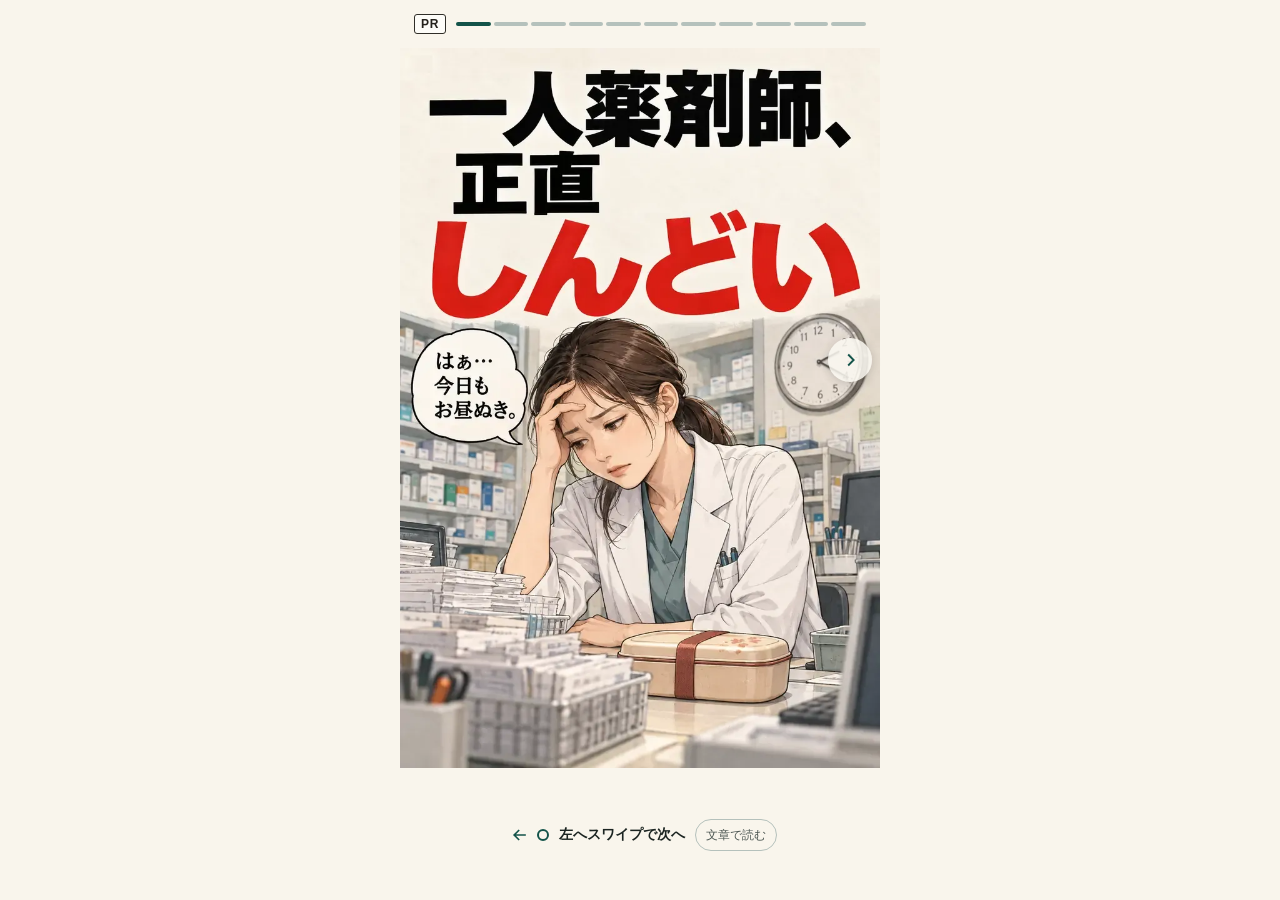
==== commit 7f6031ba: "feat(lp): top bar with PR mark and progress, art and CTA centred; drop the PR baked into slide 1 Co-" ====
--- a/index.html
+++ b/index.html
@@ -1,4 +1,4 @@
-<!doctype html><html lang="ja"><head><meta charset="utf-8"><meta name="viewport" content="width=device-width,initial-scale=1,viewport-fit=cover"><meta name="robots" content="noindex"><meta name="theme-color" content="#f7f2e8"><title>一人薬剤師、正直しんどい｜薬剤師キャリアノート</title><meta name="description" content="一人薬剤師の休憩・監査・職場の体制。転職前に相談する選択肢を11枚で紹介します。"><link rel="preload" as="image" href="images/slide-01-1024.webp" imagesrcset="images/slide-01-768.webp 768w, images/slide-01-1024.webp 1024w" imagesizes="(max-width: 480px) 100vw, 480px" fetchpriority="high"><link rel="preconnect" href="https://fonts.googleapis.com"><link rel="preconnect" href="https://fonts.gstatic.com" crossorigin><link rel="preload" as="style" href="https://fonts.googleapis.com/css2?family=Noto+Sans+JP:wght@900&display=swap&text=KO%E3%81%91%E3%81%97%E3%81%99%E3%81%A0%E3%81%A6%E3%81%A7%E3%81%AB%E3%81%BF%E3%82%82%E3%82%8B%E3%82%A1%E3%82%B9%E3%82%BF%E3%83%83%E3%83%95%E3%83%9E%E3%83%AB%E6%96%99%E7%84%A1%E7%9B%B8%E8%AB%87%EF%BC%8F%EF%BC%BC" onload="this.onload=null;this.rel='stylesheet'"><link rel="stylesheet" href="styles-v5.css?v=13"><script defer src="app-v5.js?v=10"></script><!-- Google tag: pharmacist Google Ads account -->
+<!doctype html><html lang="ja"><head><meta charset="utf-8"><meta name="viewport" content="width=device-width,initial-scale=1,viewport-fit=cover"><meta name="robots" content="noindex"><meta name="theme-color" content="#f7f2e8"><title>一人薬剤師、正直しんどい｜薬剤師キャリアノート</title><meta name="description" content="一人薬剤師の休憩・監査・職場の体制。転職前に相談する選択肢を11枚で紹介します。"><link rel="preload" as="image" href="images/slide-01-1024.webp?v=2" imagesrcset="images/slide-01-768.webp?v=2 768w, images/slide-01-1024.webp?v=2 1024w" imagesizes="(max-width: 480px) 100vw, 480px" fetchpriority="high"><link rel="preconnect" href="https://fonts.googleapis.com"><link rel="preconnect" href="https://fonts.gstatic.com" crossorigin><link rel="preload" as="style" href="https://fonts.googleapis.com/css2?family=Noto+Sans+JP:wght@900&display=swap&text=KO%E3%81%91%E3%81%97%E3%81%99%E3%81%A0%E3%81%A6%E3%81%A7%E3%81%AB%E3%81%BF%E3%82%82%E3%82%8B%E3%82%A1%E3%82%B9%E3%82%BF%E3%83%83%E3%83%95%E3%83%9E%E3%83%AB%E6%96%99%E7%84%A1%E7%9B%B8%E8%AB%87%EF%BC%8F%EF%BC%BC" onload="this.onload=null;this.rel='stylesheet'"><link rel="stylesheet" href="styles-v5.css?v=14"><script defer src="app-v5.js?v=11"></script><!-- Google tag: pharmacist Google Ads account -->
 <script async src="https://www.googletagmanager.com/gtag/js?id=AW-18548248194"></script>
 <script>
 window.dataLayer = window.dataLayer || [];
@@ -11,7 +11,7 @@
 </head>
 <body data-step="1" data-moved="false" data-cta="b">
 <main id="story" class="deck" role="region" aria-label="11ページのスワイプLP。指を左へ動かすと次のページに進みます。">
-<section id="p1" class="slide" data-step="1" aria-labelledby="title-1"><div class="slide-copy sr-only"><h1 id="title-1">一人薬剤師、正直しんどい</h1><p>PR</p><p>はぁ…今日もお昼ぬき。</p></div><figure class="art"><img src="images/slide-01-1024.webp" srcset="images/slide-01-768.webp 768w, images/slide-01-1024.webp 1024w" sizes="(max-width: 480px) 100vw, 480px" width="1024" height="1536" alt="昼食を取れず、一人で調剤台に向かう薬剤師の漫画" fetchpriority="high" loading="eager" decoding="async" draggable="false"></figure></section>
+<section id="p1" class="slide" data-step="1" aria-labelledby="title-1"><div class="slide-copy sr-only"><h1 id="title-1">一人薬剤師、正直しんどい</h1><p>PR</p><p>はぁ…今日もお昼ぬき。</p></div><figure class="art"><img src="images/slide-01-1024.webp?v=2" srcset="images/slide-01-768.webp?v=2 768w, images/slide-01-1024.webp?v=2 1024w" sizes="(max-width: 480px) 100vw, 480px" width="1024" height="1536" alt="昼食を取れず、一人で調剤台に向かう薬剤師の漫画" fetchpriority="high" loading="eager" decoding="async" draggable="false"></figure></section>
 <section id="p2" class="slide" data-step="2" aria-labelledby="title-2"><div class="slide-copy sr-only"><h2 id="title-2">これ、就職する前に知りたかったよ…</h2><p>休憩中でも、患者さんが来たら出る。</p><p>監査も自分。迷っても、聞ける人がいない。</p><p>何かあったら…って、毎日こわい。</p><p>先に教えてよ…って思いません？</p></div><figure class="art"><img data-src="images/slide-02-1024.webp" data-srcset="images/slide-02-768.webp 768w, images/slide-02-1024.webp 1024w" sizes="(max-width: 480px) 100vw, 480px" width="1024" height="1536" alt="昼食中の対応、単独の監査、不安を描いた3コマの漫画" decoding="async" draggable="false"></figure></section>
 <section id="p3" class="slide" data-step="3" aria-labelledby="title-3"><div class="slide-copy sr-only"><h2 id="title-3">他にも、こんなことありませんか？</h2><p>処方箋が多すぎて、人が全然足りない</p><p>薬歴が終わらない。毎日残業か持ち越し</p><p>機械が古くて、手作業ばっかり</p><p>急に休めない。代わりがいない</p><p>入る前に聞いてた話と、全然ちがう</p><p>1つでも当てはまったら、次は“職場の中身”で選ぼう</p></div><figure class="art"><img data-src="images/slide-03-1024.webp" data-srcset="images/slide-03-768.webp 768w, images/slide-03-1024.webp 1024w" sizes="(max-width: 480px) 100vw, 480px" width="1024" height="1536" alt="人員不足、薬歴、機械、休み、入職前後の違いを示す5つの場面" decoding="async" draggable="false"></figure></section>
 <section id="p4" class="slide" data-step="4" aria-labelledby="title-4"><div class="slide-copy sr-only"><h2 id="title-4">でもこれ、普通の求人票じゃ分からないですよね</h2><p>求人票に書いてあるのは</p><p>給与</p><p>休日</p><p>勤務地</p><p>本当に知りたいのは</p><p>薬剤師の人数</p><p>一人になる日</p><p>機械の新しさ</p><p>職場の空気</p></div><figure class="art"><img data-src="images/slide-04-1024.webp" data-srcset="images/slide-04-768.webp 768w, images/slide-04-1024.webp 1024w" sizes="(max-width: 480px) 100vw, 480px" width="1024" height="1536" alt="求人票の給与・休日・勤務地と、現場の人数・勤務体制・機械・雰囲気の比較" decoding="async" draggable="false"></figure></section>
@@ -24,10 +24,8 @@
 <section id="p11" class="slide" data-step="11" aria-labelledby="title-11"><div class="slide-copy sr-only"><h2 id="title-11">そのしんどさ、まずは話してみませんか？</h2></div><figure class="art"><img data-src="images/slide-11-1024.webp" data-srcset="images/slide-11-768.webp 768w, images/slide-11-1024.webp 1024w" sizes="(max-width: 480px) 100vw, 480px" width="1024" height="1536" alt="スマートフォンを見ながら穏やかに考える薬剤師の漫画" decoding="async" draggable="false"><a class="final-cta" data-consult="last" href="https://h.accesstrade.net/sp/cc?rk=0100fulu00ozyz" referrerpolicy="no-referrer-when-downgrade" target="_blank" rel="sponsored nofollow noopener">無料で相談してみる <svg viewBox="0 0 24 24" fill="none" stroke="currentColor" stroke-width="3" aria-hidden="true"><path d="m9 5 7 7-7 7"/></svg><img class="at-px" src="https://h.accesstrade.net/sp/rr?rk=0100fulu00ozyz" width="1" height="1" border="0" alt=""></a></figure></section>
 </main>
 
-<p class="pr-badge" aria-label="広告">PR</p>
-<div class="topbar" aria-hidden="true"><p class="topbar__name">薬剤師キャリアノート<small>薬剤師の転職を考える人のための情報サイト</small></p><div class="topbar__progress"><span data-progress="1" data-read="true"></span><span data-progress="2"></span><span data-progress="3"></span><span data-progress="4"></span><span data-progress="5"></span><span data-progress="6"></span><span data-progress="7"></span><span data-progress="8"></span><span data-progress="9"></span><span data-progress="10"></span><span data-progress="11"></span></div></div>
+<div class="topbar"><p class="pr-badge" aria-label="広告">PR</p><div class="topbar__progress" aria-hidden="true"><span data-progress="1" data-read="true"></span><span data-progress="2"></span><span data-progress="3"></span><span data-progress="4"></span><span data-progress="5"></span><span data-progress="6"></span><span data-progress="7"></span><span data-progress="8"></span><span data-progress="9"></span><span data-progress="10"></span><span data-progress="11"></span></div></div>
 <div class="dock">
- <div class="progress" aria-hidden="true"><span data-progress="1" data-read="true"></span><span data-progress="2"></span><span data-progress="3"></span><span data-progress="4"></span><span data-progress="5"></span><span data-progress="6"></span><span data-progress="7"></span><span data-progress="8"></span><span data-progress="9"></span><span data-progress="10"></span><span data-progress="11"></span></div>
  <div class="dock__guide"><span class="hint" aria-hidden="true"><svg viewBox="0 0 24 24" fill="none" stroke="currentColor" stroke-width="2"><path d="M19 12H5m6-6-6 6 6 6"/></svg><span class="hint__finger"></span></span><span>左へスワイプで次へ</span><button class="text-button open-text" type="button" aria-haspopup="dialog">文章で読む</button></div>
  <a class="cta sticky-cta" data-consult="sticky" href="https://h.accesstrade.net/sp/cc?rk=0100fulu00ozyz" referrerpolicy="no-referrer-when-downgrade" target="_blank" rel="sponsored nofollow noopener"><small>＼相談だけでもOK／</small><span>ファルマスタッフに無料で相談する <svg viewBox="0 0 24 24" fill="none" stroke="currentColor" stroke-width="2.4" aria-hidden="true"><path d="m9 5 7 7-7 7"/></svg></span><img class="at-px" src="https://h.accesstrade.net/sp/rr?rk=0100fulu00ozyz" width="1" height="1" border="0" alt=""></a>
  <div class="dock__footer"><p>PR｜<a href="https://pharma.navolio.net/operator/" target="_blank" rel="noopener">運営者情報</a>・<a href="https://pharma.navolio.net/privacy/" target="_blank" rel="noopener">プライバシーポリシー</a>・<a href="https://pharma.navolio.net/disclosure/" target="_blank" rel="noopener">広告掲載について</a></p><button class="text-button open-text" type="button" aria-haspopup="dialog">文章で読む</button></div>
--- a/styles-v5.css
+++ b/styles-v5.css
@@ -26,8 +26,8 @@
  --frame:min(100vw,var(--frame-max));
  --vh:100svh;
  --dock-min:calc(64px + env(safe-area-inset-bottom));
- /* Space above the art (0 = art touches the top). Trial layouts set it with ?top=a|b|c|d */
- --top-h:0px;
+ /* Top bar (PR + progress): spare height is split so the art and the CTA sit in the middle; never below 28px so the PR mark keeps its place */
+ --top-h:max(28px, min(96px, calc((var(--vh) - var(--frame) * 1.5 - 84px) / 2)));
  /* Image fills the width; it only narrows when the screen is too short to keep the dock */
  --img-h:min(calc(var(--frame) * 1.5), calc(var(--vh) - var(--top-h) - var(--dock-min)));
  --img-w:calc(var(--img-h) / 1.5);
@@ -46,8 +46,6 @@
 body[data-cta="c"] { --cta-bg:#ffd83a; --cta-ink:#1b1b1b; --cta-sub:#1b1b1b; --cta-font:"Zen Kaku Gothic New",var(--font-display); --cta-weight:900; --cta-edge:3px solid #1b1b1b; --cta-depth:1.2cqw 1.2cqw 0 #1b1b1b; --cta-depth-dock:3px 3px 0 #1b1b1b; }
 body[data-cta="d"] { --cta-bg:linear-gradient(#ee2a2a,#c80f14); --cta-font:"Zen Maru Gothic",var(--font-display); --cta-weight:900; --cta-edge:2px solid #fff; --cta-depth:0 0 0 .6cqw #c80f14,0 1.4cqw 0 .6cqw #8c0a0e,0 2cqw 5cqw oklch(35% .12 25 / .3); --cta-depth-dock:0 0 0 2px #c80f14,0 4px 0 2px #8c0a0e; --cta-sub:#ffe45c; }
 @supports(height:100dvh) { :root { --vh:100dvh; } }
-/* Trial: split the spare height so the art and the CTA sit in the middle */
-:root[data-top] { --top-h:max(0px, min(96px, calc((var(--vh) - var(--frame) * 1.5 - 84px) / 2))); }
 * { box-sizing:border-box; }
 html,body { margin:0; width:100%; height:100%; overflow:hidden; background:var(--color-paper); color:var(--color-ink); font:400 16px/1.6 var(--font-body); }
 button,a { -webkit-tap-highlight-color:transparent; }
@@ -97,9 +95,6 @@
 
 /* Dock: the space under the art. Guide on 1-5, CTA on 6-10, site info on 11 */
 .dock { position:fixed; z-index:20; left:50%; bottom:0; transform:translateX(-50%); width:var(--frame); height:var(--dock-h); display:grid; place-items:center; padding:8px max(12px,env(safe-area-inset-left)) calc(6px + env(safe-area-inset-bottom)) max(12px,env(safe-area-inset-right)); background:var(--color-paper); }
-.progress { position:absolute; top:0; left:0; right:0; display:flex; gap:2px; height:3px; }
-.progress span { flex:1; background:var(--color-rule); }
-.progress span[data-read="true"] { background:var(--color-accent); }
 .dock__guide,.sticky-cta,.dock__footer { grid-area:1/1; }
 .dock__guide { display:flex; align-items:center; gap:10px; font:700 14px/1.4 var(--font-body); color:var(--color-ink); }
 .sticky-cta { width:100%; }
@@ -131,17 +126,12 @@
 @keyframes kiran-2s { 0%,20% {opacity:0;left:-40%} 23% {opacity:1} 40% {opacity:1;left:130%} 42%,100% {opacity:0;left:130%} }
 
 /* PR badge fixed at the top right of the frame on every page */
-.pr-badge { position:fixed; z-index:22; top:calc(var(--top-h) + var(--img-h) * .0225); left:calc(50% - var(--img-w) / 2 + var(--img-w) * .018); translate:0 -50%; margin:0; padding:2px 6px; border:1.5px solid oklch(30% .01 85); border-radius:3px; background:oklch(99% .005 85); color:oklch(25% .01 85); font:700 12px/1.2 var(--font-body); letter-spacing:.06em; pointer-events:none; }
-/* Trial top bars: a = blank space, b = progress on top, c = site name, d = site name + progress */
-.topbar { display:none; position:fixed; z-index:21; top:0; left:50%; translate:-50% 0; width:var(--frame); height:var(--top-h); flex-direction:column; justify-content:center; align-items:center; gap:8px; padding:0 16px; }
-:root:is([data-top="b"],[data-top="c"],[data-top="d"]) .topbar { display:flex; }
-.topbar__name { margin:0; font:800 15px/1.2 var(--font-display); letter-spacing:.08em; color:var(--color-accent); }
-.topbar__name small { display:block; margin-top:3px; font:400 10px/1 var(--font-body); letter-spacing:.04em; color:var(--color-muted); text-align:center; }
-.topbar__progress { display:flex; gap:3px; width:100%; height:4px; }
+.pr-badge { flex:0 0 auto; margin:0; padding:2px 6px; border:1.5px solid oklch(30% .01 85); border-radius:3px; background:oklch(99% .005 85); color:oklch(25% .01 85); font:700 12px/1.2 var(--font-body); letter-spacing:.06em; }
+/* Top bar: PR mark, then the reading progress across the rest of the width */
+.topbar { position:fixed; z-index:21; top:0; left:50%; translate:-50% 0; width:var(--frame); height:var(--top-h); display:flex; align-items:center; gap:10px; padding:0 max(14px,env(safe-area-inset-right)) 0 max(14px,env(safe-area-inset-left)); background:var(--color-paper); }
+.topbar__progress { flex:1; display:flex; gap:3px; height:4px; }
 .topbar__progress span { flex:1; border-radius:2px; background:var(--color-rule); }
 .topbar__progress span[data-read="true"] { background:var(--color-accent); }
-:root[data-top="b"] .topbar__name,:root[data-top="c"] .topbar__progress { display:none; }
-:root:is([data-top="b"],[data-top="d"]) .dock .progress { display:none; }
 
 /* Mouse users get side arrows; phones swipe */
 .side-nav { display:none; }
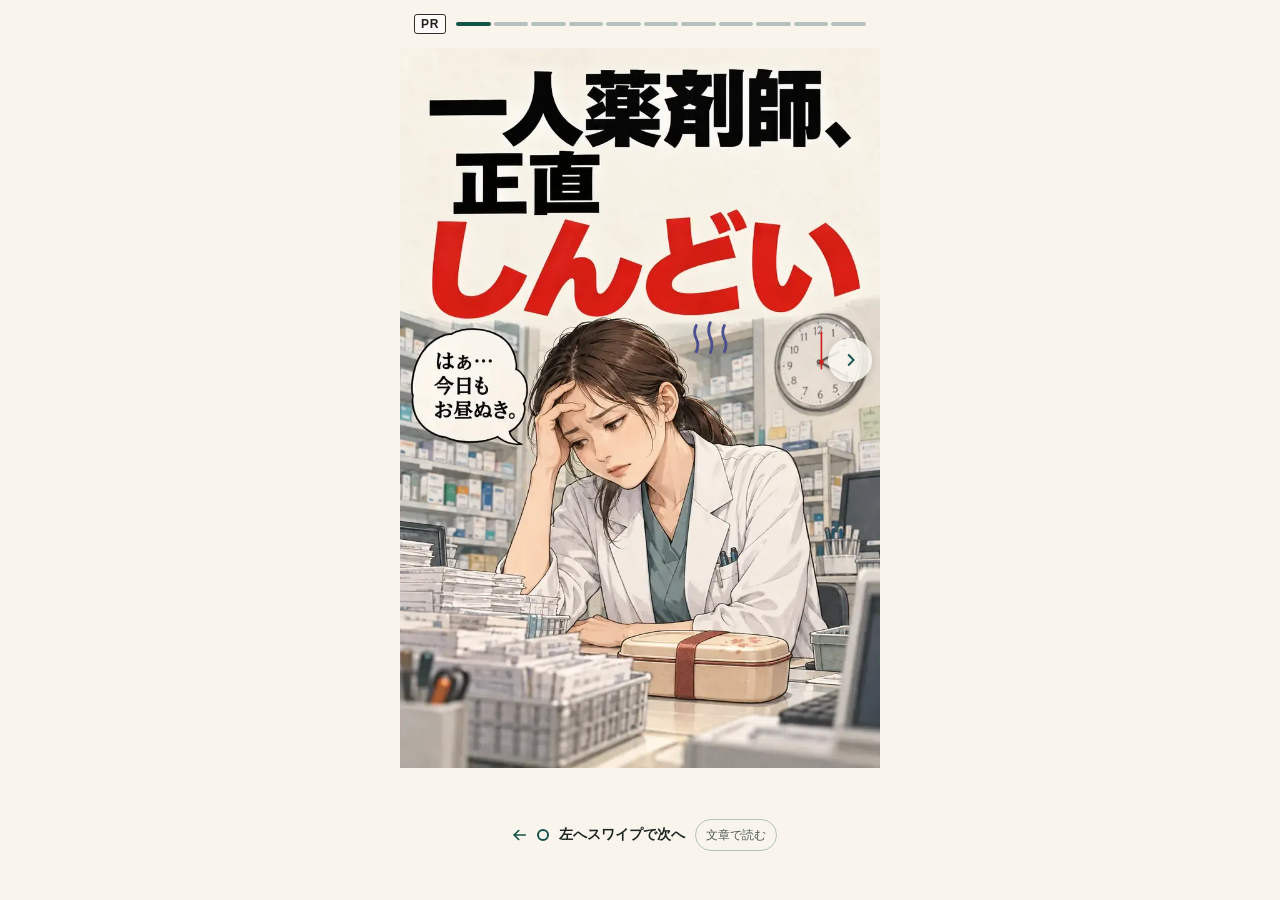
==== commit 84982fc7: "feat(lp): light motion on the one-pharmacist LP, drawn over the untouched art Slides keep their publ" ====
--- a/index.html
+++ b/index.html
@@ -1,4 +1,4 @@
-<!doctype html><html lang="ja"><head><meta charset="utf-8"><meta name="viewport" content="width=device-width,initial-scale=1,viewport-fit=cover"><meta name="robots" content="noindex"><meta name="theme-color" content="#f7f2e8"><title>一人薬剤師、正直しんどい｜薬剤師キャリアノート</title><meta name="description" content="一人薬剤師の休憩・監査・職場の体制。転職前に相談する選択肢を11枚で紹介します。"><link rel="preload" as="image" href="images/slide-01-1024.webp?v=2" imagesrcset="images/slide-01-768.webp?v=2 768w, images/slide-01-1024.webp?v=2 1024w" imagesizes="(max-width: 480px) 100vw, 480px" fetchpriority="high"><link rel="preconnect" href="https://fonts.googleapis.com"><link rel="preconnect" href="https://fonts.gstatic.com" crossorigin><link rel="preload" as="style" href="https://fonts.googleapis.com/css2?family=Noto+Sans+JP:wght@900&display=swap&text=KO%E3%81%91%E3%81%97%E3%81%99%E3%81%A0%E3%81%A6%E3%81%A7%E3%81%AB%E3%81%BF%E3%82%82%E3%82%8B%E3%82%A1%E3%82%B9%E3%82%BF%E3%83%83%E3%83%95%E3%83%9E%E3%83%AB%E6%96%99%E7%84%A1%E7%9B%B8%E8%AB%87%EF%BC%8F%EF%BC%BC" onload="this.onload=null;this.rel='stylesheet'"><link rel="stylesheet" href="styles-v5.css?v=14"><script defer src="app-v5.js?v=11"></script><!-- Google tag: pharmacist Google Ads account -->
+<!doctype html><html lang="ja"><head><meta charset="utf-8"><meta name="viewport" content="width=device-width,initial-scale=1,viewport-fit=cover"><meta name="robots" content="noindex"><meta name="theme-color" content="#f7f2e8"><title>一人薬剤師、正直しんどい｜薬剤師キャリアノート</title><meta name="description" content="一人薬剤師の休憩・監査・職場の体制。転職前に相談する選択肢を11枚で紹介します。"><link rel="preload" as="image" href="images/slide-01-1024.webp?v=2" imagesrcset="images/slide-01-768.webp?v=2 768w, images/slide-01-1024.webp?v=2 1024w" imagesizes="(max-width: 480px) 100vw, 480px" fetchpriority="high"><link rel="preconnect" href="https://fonts.googleapis.com"><link rel="preconnect" href="https://fonts.gstatic.com" crossorigin><link rel="preload" as="style" href="https://fonts.googleapis.com/css2?family=Noto+Sans+JP:wght@900&display=swap&text=KO%E3%81%91%E3%81%97%E3%81%99%E3%81%A0%E3%81%A6%E3%81%A7%E3%81%AB%E3%81%BF%E3%82%82%E3%82%8B%E3%82%A1%E3%82%B9%E3%82%BF%E3%83%83%E3%83%95%E3%83%9E%E3%83%AB%E6%96%99%E7%84%A1%E7%9B%B8%E8%AB%87%EF%BC%8F%EF%BC%BC" onload="this.onload=null;this.rel='stylesheet'"><link rel="stylesheet" href="styles-v5.css?v=15"><link rel="stylesheet" href="anim-min.css?v=3"><script>if(!matchMedia("(prefers-reduced-motion: reduce)").matches)document.documentElement.classList.add("fx-ready")</script><script defer src="anim-min.js?v=1"></script><script defer src="app-v5.js?v=12"></script><!-- Google tag: pharmacist Google Ads account -->
 <script async src="https://www.googletagmanager.com/gtag/js?id=AW-18548248194"></script>
 <script>
 window.dataLayer = window.dataLayer || [];
@@ -11,17 +11,17 @@
 </head>
 <body data-step="1" data-moved="false" data-cta="b">
 <main id="story" class="deck" role="region" aria-label="11ページのスワイプLP。指を左へ動かすと次のページに進みます。">
-<section id="p1" class="slide" data-step="1" aria-labelledby="title-1"><div class="slide-copy sr-only"><h1 id="title-1">一人薬剤師、正直しんどい</h1><p>PR</p><p>はぁ…今日もお昼ぬき。</p></div><figure class="art"><img src="images/slide-01-1024.webp?v=2" srcset="images/slide-01-768.webp?v=2 768w, images/slide-01-1024.webp?v=2 1024w" sizes="(max-width: 480px) 100vw, 480px" width="1024" height="1536" alt="昼食を取れず、一人で調剤台に向かう薬剤師の漫画" fetchpriority="high" loading="eager" decoding="async" draggable="false"></figure></section>
-<section id="p2" class="slide" data-step="2" aria-labelledby="title-2"><div class="slide-copy sr-only"><h2 id="title-2">これ、就職する前に知りたかったよ…</h2><p>休憩中でも、患者さんが来たら出る。</p><p>監査も自分。迷っても、聞ける人がいない。</p><p>何かあったら…って、毎日こわい。</p><p>先に教えてよ…って思いません？</p></div><figure class="art"><img data-src="images/slide-02-1024.webp" data-srcset="images/slide-02-768.webp 768w, images/slide-02-1024.webp 1024w" sizes="(max-width: 480px) 100vw, 480px" width="1024" height="1536" alt="昼食中の対応、単独の監査、不安を描いた3コマの漫画" decoding="async" draggable="false"></figure></section>
-<section id="p3" class="slide" data-step="3" aria-labelledby="title-3"><div class="slide-copy sr-only"><h2 id="title-3">他にも、こんなことありませんか？</h2><p>処方箋が多すぎて、人が全然足りない</p><p>薬歴が終わらない。毎日残業か持ち越し</p><p>機械が古くて、手作業ばっかり</p><p>急に休めない。代わりがいない</p><p>入る前に聞いてた話と、全然ちがう</p><p>1つでも当てはまったら、次は“職場の中身”で選ぼう</p></div><figure class="art"><img data-src="images/slide-03-1024.webp" data-srcset="images/slide-03-768.webp 768w, images/slide-03-1024.webp 1024w" sizes="(max-width: 480px) 100vw, 480px" width="1024" height="1536" alt="人員不足、薬歴、機械、休み、入職前後の違いを示す5つの場面" decoding="async" draggable="false"></figure></section>
-<section id="p4" class="slide" data-step="4" aria-labelledby="title-4"><div class="slide-copy sr-only"><h2 id="title-4">でもこれ、普通の求人票じゃ分からないですよね</h2><p>求人票に書いてあるのは</p><p>給与</p><p>休日</p><p>勤務地</p><p>本当に知りたいのは</p><p>薬剤師の人数</p><p>一人になる日</p><p>機械の新しさ</p><p>職場の空気</p></div><figure class="art"><img data-src="images/slide-04-1024.webp" data-srcset="images/slide-04-768.webp 768w, images/slide-04-1024.webp 1024w" sizes="(max-width: 480px) 100vw, 480px" width="1024" height="1536" alt="求人票の給与・休日・勤務地と、現場の人数・勤務体制・機械・雰囲気の比較" decoding="async" draggable="false"></figure></section>
-<section id="p5" class="slide" data-step="5" aria-labelledby="title-5"><div class="slide-copy sr-only"><h2 id="title-5">助かりませんか？</h2><p>でも、もし転職前にそれが聞けるとしたら</p></div><figure class="art"><img data-src="images/slide-05-1024.webp" data-srcset="images/slide-05-768.webp 768w, images/slide-05-1024.webp 1024w" sizes="(max-width: 480px) 100vw, 480px" width="1024" height="1536" alt="求人票から顔を上げ、考える薬剤師" decoding="async" draggable="false"></figure></section>
-<section id="p6" class="slide" data-step="6" aria-labelledby="title-6"><div class="slide-copy sr-only"><h2 id="title-6">ファルマスタッフ</h2><p>そこで頼れるのが</p><p>薬剤師専門の転職サービス</p></div><figure class="art"><img data-src="images/slide-06-v5-1024.webp" data-srcset="images/slide-06-v5-768.webp 768w, images/slide-06-v5-1024.webp 1024w" sizes="(max-width: 480px) 100vw, 480px" width="1024" height="1536" alt="そこで頼れるのが。相談する薬剤師とコンサルタントのイラスト" decoding="async" draggable="false"><div class="official-banner"><a href="https://h.accesstrade.net/sp/cc?rk=0100msyr00ozyz" rel="nofollow" referrerpolicy="no-referrer-when-downgrade"><img src="https://h.accesstrade.net/sp/rr?rk=0100msyr00ozyz" alt="ファルマスタッフ-薬剤師の転職派遣支援サービス" border="0" width="350" height="240"></a><span class="tap-hint" aria-hidden="true"><i></i><svg viewBox="0 0 24 24" fill="none" stroke-linecap="round" stroke-linejoin="round"><g stroke="#fff" stroke-width="5" fill="#fff"><path d="M22 14a8 8 0 0 1-8 8"/><path d="M18 11v-1a2 2 0 0 0-4 0"/><path d="M14 10V9a2 2 0 0 0-4 0v1"/><path d="M10 9.5V4a2 2 0 0 0-4 0v10"/><path d="M18 11a2 2 0 1 1 4 0v3a8 8 0 0 1-8 8h-2c-2.8 0-4.5-.86-5.99-2.34l-3.6-3.6a2 2 0 0 1 2.83-2.82L7 15"/></g><g stroke="#1f2a2a" stroke-width="1.9" fill="none"><path d="M22 14a8 8 0 0 1-8 8"/><path d="M18 11v-1a2 2 0 0 0-4 0"/><path d="M14 10V9a2 2 0 0 0-4 0v1"/><path d="M10 9.5V4a2 2 0 0 0-4 0v10"/><path d="M18 11a2 2 0 1 1 4 0v3a8 8 0 0 1-8 8h-2c-2.8 0-4.5-.86-5.99-2.34l-3.6-3.6a2 2 0 0 1 2.83-2.82L7 15"/></g></svg><b>タップ</b></span></div></figure></section>
-<section id="p7" class="slide" data-step="7" aria-labelledby="title-7"><div class="slide-copy sr-only"><h2 id="title-7">コンサルタントが、職場まで足を運ぶ</h2><p>紹介先には、できる限り直接訪問。</p><p>人の数も、使っている機械も、確認しています。</p><p>だから『一人の日ある？』『機械どう？』まで聞ける</p></div><figure class="art"><img data-src="images/slide-07-1024.webp" data-srcset="images/slide-07-768.webp 768w, images/slide-07-1024.webp 1024w" sizes="(max-width: 480px) 100vw, 480px" width="1024" height="1536" alt="コンサルタントが薬局で機械や人員構成を確認する漫画" decoding="async" draggable="false"></figure></section>
-<section id="p8" class="slide" data-step="8" aria-labelledby="title-8"><div class="slide-copy sr-only"><h2 id="title-8">面接にも、一緒に入ってくれる</h2><p>状況に応じて</p><p>聞きづらい条件の確認も、交渉も、サポートしてくれる。</p><p>入ってからの『聞いてないよ…』を減らせる</p></div><figure class="art"><img data-src="images/slide-08-1024.webp" data-srcset="images/slide-08-768.webp 768w, images/slide-08-1024.webp 1024w" sizes="(max-width: 480px) 100vw, 480px" width="1024" height="1536" alt="薬剤師とコンサルタントが並んで面接に参加する漫画" decoding="async" draggable="false"></figure></section>
-<section id="p9" class="slide" data-step="9" aria-labelledby="title-9"><div class="slide-copy sr-only"><h2 id="title-9">求人票にない“職場のリアル”を、入る前に教えてくれる</h2><p>だから、今の悩みに合う職場を一緒に探せる</p><p>公開求人 5万件以上</p><p>全国12拠点</p><p>地域にくわしいエリア担当</p></div><figure class="art"><img data-src="images/slide-09-1024.webp" data-srcset="images/slide-09-768.webp 768w, images/slide-09-1024.webp 1024w" sizes="(max-width: 480px) 100vw, 480px" width="1024" height="1536" alt="職場の情報を相談する様子と、求人数・拠点・担当者の3つの特長" decoding="async" draggable="false"></figure></section>
-<section id="p10" class="slide" data-step="10" aria-labelledby="title-10"><div class="slide-copy sr-only"><h2 id="title-10">登録もサービスも、ぜんぶ無料</h2><p>まずは話を聞くだけでもOK</p><p>合わないと思ったら、応募しなければいいだけ</p></div><figure class="art"><img data-src="images/slide-10-v5-1024.webp" data-srcset="images/slide-10-v5-768.webp 768w, images/slide-10-v5-1024.webp 1024w" sizes="(max-width: 480px) 100vw, 480px" width="1024" height="1536" alt="相談だけでもよいと聞き、安心する薬剤師" decoding="async" draggable="false"></figure></section>
-<section id="p11" class="slide" data-step="11" aria-labelledby="title-11"><div class="slide-copy sr-only"><h2 id="title-11">そのしんどさ、まずは話してみませんか？</h2></div><figure class="art"><img data-src="images/slide-11-1024.webp" data-srcset="images/slide-11-768.webp 768w, images/slide-11-1024.webp 1024w" sizes="(max-width: 480px) 100vw, 480px" width="1024" height="1536" alt="スマートフォンを見ながら穏やかに考える薬剤師の漫画" decoding="async" draggable="false"><a class="final-cta" data-consult="last" href="https://h.accesstrade.net/sp/cc?rk=0100fulu00ozyz" referrerpolicy="no-referrer-when-downgrade" target="_blank" rel="sponsored nofollow noopener">無料で相談してみる <svg viewBox="0 0 24 24" fill="none" stroke="currentColor" stroke-width="3" aria-hidden="true"><path d="m9 5 7 7-7 7"/></svg><img class="at-px" src="https://h.accesstrade.net/sp/rr?rk=0100fulu00ozyz" width="1" height="1" border="0" alt=""></a></figure></section>
+<section id="p1" class="slide has-fx" data-step="1" aria-labelledby="title-1"><div class="slide-copy sr-only"><h1 id="title-1">一人薬剤師、正直しんどい</h1><p>はぁ…今日もお昼ぬき。</p></div><figure class="art"><img src="images/slide-01-1024.webp?v=2" srcset="images/slide-01-768.webp?v=2 768w, images/slide-01-1024.webp?v=2 1024w" sizes="(max-width: 480px) 100vw, 480px" width="1024" height="1536" alt="昼食を取れず、一人で調剤台に向かう薬剤師の漫画" fetchpriority="high" loading="eager" decoding="async" draggable="false"><svg class="fxs" viewBox="0 0 1024 1536" aria-hidden="true"><g class="gloom" stroke="#4b4f8f" stroke-width="6" stroke-linecap="round" fill="none"><path style="--d:.6s" d="M632 592q-7 14 0 28t0 28"/><path style="--d:.68s" d="M662 586q-7 16 0 32t0 32"/><path style="--d:.76s" d="M692 592q-7 14 0 28t0 28"/></g><g class="sweat" style="--d:.9s"><path transform="translate(652 690)" d="M0-30C9-12 17-2 17 10A17 17 0 1 1-17 10C-17-2-9-12 0-30Z"/></g><g class="sweat" style="--d:1.25s"><path transform="translate(690 742) scale(.75)" d="M0-30C9-12 17-2 17 10A17 17 0 1 1-17 10C-17-2-9-12 0-30Z"/></g><g class="second-hand"><line x1="899" y1="684" x2="899" y2="606"/><circle cx="899" cy="670" r="5"/></g></svg></figure></section>
+<section id="p2" class="slide has-fx" data-step="2" aria-labelledby="title-2"><div class="slide-copy sr-only"><h2 id="title-2">これ、就職する前に知りたかったよ…</h2><p>休憩中でも、患者さんが来たら出る。</p><p>監査も自分。迷っても、聞ける人がいない。</p><p>何かあったら…って、毎日こわい。</p><p>先に教えてよ…って思いません？</p></div><figure class="art"><img data-src="images/slide-02-1024.webp" data-srcset="images/slide-02-768.webp 768w, images/slide-02-1024.webp 1024w" sizes="(max-width: 480px) 100vw, 480px" width="1024" height="1536" alt="昼食中の対応、単独の監査、不安を描いた3コマの漫画" decoding="async" draggable="false"><svg class="fxs" viewBox="0 0 1024 1536" aria-hidden="true"><rect class="marker" style="--d:0.5s" x="40" y="1442" width="954" height="32" rx="6"/></svg></figure></section>
+<section id="p3" class="slide has-fx" data-step="3" aria-labelledby="title-3"><div class="slide-copy sr-only"><h2 id="title-3">他にも、こんなことありませんか？</h2><p>処方箋が多すぎて、人が全然足りない</p><p>薬歴が終わらない。毎日残業か持ち越し</p><p>機械が古くて、手作業ばっかり</p><p>急に休めない。代わりがいない</p><p>入る前に聞いてた話と、全然ちがう</p><p>1つでも当てはまったら、次は“職場の中身”で選ぼう</p></div><figure class="art"><img data-src="images/slide-03-1024.webp" data-srcset="images/slide-03-768.webp 768w, images/slide-03-1024.webp 1024w" sizes="(max-width: 480px) 100vw, 480px" width="1024" height="1536" alt="人員不足、薬歴、機械、休み、入職前後の違いを示す5つの場面" decoding="async" draggable="false"><svg class="fxs" viewBox="0 0 1024 1536" aria-hidden="true"><rect class="cover" x="58" y="375" width="49" height="52"/><path class="check" style="--d:0.35s" pathLength="1" d="M66 400L81 417L104 384"/><rect class="cover" x="58" y="577" width="49" height="52"/><path class="check" style="--d:0.65s" pathLength="1" d="M66 602L81 619L104 586"/><rect class="cover" x="58" y="785" width="49" height="52"/><path class="check" style="--d:0.95s" pathLength="1" d="M66 810L81 827L104 794"/><rect class="cover" x="58" y="988" width="49" height="54"/><path class="check" style="--d:1.25s" pathLength="1" d="M66 1013L81 1030L104 997"/><rect class="cover" x="58" y="1190" width="49" height="53"/><path class="check" style="--d:1.55s" pathLength="1" d="M66 1215L81 1232L104 1199"/></svg></figure></section>
+<section id="p4" class="slide has-fx" data-step="4" aria-labelledby="title-4"><div class="slide-copy sr-only"><h2 id="title-4">でもこれ、普通の求人票じゃ分からないですよね</h2><p>求人票に書いてあるのは</p><p>給与</p><p>休日</p><p>勤務地</p><p>本当に知りたいのは</p><p>薬剤師の人数</p><p>一人になる日</p><p>機械の新しさ</p><p>職場の空気</p></div><figure class="art"><img data-src="images/slide-04-1024.webp" data-srcset="images/slide-04-768.webp 768w, images/slide-04-1024.webp 1024w" sizes="(max-width: 480px) 100vw, 480px" width="1024" height="1536" alt="求人票の給与・休日・勤務地と、現場の人数・勤務体制・機械・雰囲気の比較" decoding="async" draggable="false"><svg class="fxs" viewBox="0 0 1024 1536" aria-hidden="true"><rect class="marker" style="--d:0.5s" x="115" y="794" width="124" height="28" rx="6"/><rect class="marker" style="--d:0.85s" x="112" y="1060" width="124" height="28" rx="6"/><rect class="marker" style="--d:1.2s" x="91" y="1333" width="174" height="28" rx="6"/><rect class="dim" style="--d:1.8s" x="14" y="398" width="324" height="975" rx="14"/><path class="undim" style="--d:1.8s" d="M336 370H1014V1118H612V1252H336Z"/><g class="qmark" style="--d:2.5s"><circle cx="940" cy="1222" r="40"/><path d="M915 1252l-22 22 34-12"/><text x="940" y="1241" text-anchor="middle">?</text></g></svg></figure></section>
+<section id="p5" class="slide has-fx" data-step="5" aria-labelledby="title-5"><div class="slide-copy sr-only"><h2 id="title-5">助かりませんか？</h2><p>でも、もし転職前にそれが聞けるとしたら</p></div><figure class="art"><img data-src="images/slide-05-1024.webp" data-srcset="images/slide-05-768.webp 768w, images/slide-05-1024.webp 1024w" sizes="(max-width: 480px) 100vw, 480px" width="1024" height="1536" alt="求人票から顔を上げ、考える薬剤師" decoding="async" draggable="false"><svg class="fxs" viewBox="0 0 1024 1536" aria-hidden="true"><g class="twinkle" style="--d:0.5s"><path transform="translate(705 722) scale(1)" d="M0-22Q4-4 22 0Q4 4 0 22Q-4 4-22 0Q-4-4 0-22Z"/></g><g class="twinkle" style="--d:0.65s"><path transform="translate(758 786) scale(0.6)" d="M0-22Q4-4 22 0Q4 4 0 22Q-4 4-22 0Q-4-4 0-22Z"/></g><g class="twinkle" style="--d:0.8s"><path transform="translate(700 830) scale(0.45)" d="M0-22Q4-4 22 0Q4 4 0 22Q-4 4-22 0Q-4-4 0-22Z"/></g></svg></figure></section>
+<section id="p6" class="slide" data-step="6" aria-labelledby="title-6"><div class="slide-copy sr-only"><h2 id="title-6">ファルマスタッフ</h2><p>そこで頼れるのが</p><p>薬剤師専門の転職サービス</p></div><figure class="art"><img data-src="images/slide-06-v5-1024.webp" data-srcset="images/slide-06-v5-768.webp 768w, images/slide-06-v5-1024.webp 1024w" sizes="(max-width: 480px) 100vw, 480px" width="1024" height="1536" alt="そこで頼れるのが。相談する薬剤師とコンサルタントのイラスト" decoding="async" draggable="false"><div class="official-banner"><a href="https://h.accesstrade.net/sp/cc?rk=0100msyr00ozyz" rel="nofollow" referrerpolicy="no-referrer-when-downgrade"><img src="https://h.accesstrade.net/sp/rr?rk=0100msyr00ozyz" alt="ファルマスタッフ-薬剤師の転職派遣支援サービス" border="0" width="350" height="240"></a><span class="tap-hint" aria-hidden="true"><i></i><svg viewBox="0 0 24 24"><defs><g id="tap-hand"><rect x="7" y="1.5" width="4" height="13" rx="2"/><rect x="11" y="7" width="4" height="9" rx="2"/><rect x="15" y="8" width="4" height="8.5" rx="2"/><rect x="19" y="9.5" width="3.4" height="7.5" rx="1.7"/><path d="M7 12H22.4V17C22.4 20.5 19.5 23 16 23H12.5C10.5 23 9 22.2 7.8 21L3.2 16.4C2.4 15.6 2.4 14.4 3.2 13.6C4 12.8 5.2 12.8 6 13.6L7 14.6Z"/></g></defs><use href="#tap-hand" fill="#fff" stroke="#fff" stroke-width="5.4" stroke-linejoin="round"/><use href="#tap-hand" fill="#1f2a2a" stroke="#1f2a2a" stroke-width="2.6" stroke-linejoin="round"/><use href="#tap-hand" fill="#fff"/><path d="M11 11.2V14.6M15 11.8V15M19 12.4V15.6" stroke="#1f2a2a" stroke-width="1.1" stroke-linecap="round"/></svg><b>タップ</b></span></div></figure></section>
+<section id="p7" class="slide has-fx" data-step="7" aria-labelledby="title-7"><div class="slide-copy sr-only"><h2 id="title-7">コンサルタントが、職場まで足を運ぶ</h2><p>紹介先には、できる限り直接訪問。</p><p>人の数も、使っている機械も、確認しています。</p><p>だから『一人の日ある？』『機械どう？』まで聞ける</p></div><figure class="art"><img data-src="images/slide-07-1024.webp?v=2" data-srcset="images/slide-07-768.webp?v=2 768w, images/slide-07-1024.webp?v=2 1024w" sizes="(max-width: 480px) 100vw, 480px" width="1024" height="1536" alt="コンサルタントが薬局で機械や人員構成を確認する漫画" decoding="async" draggable="false"><svg class="fxs" viewBox="0 0 1024 1536" aria-hidden="true"><rect class="marker" style="--d:0.5s" x="338" y="680" width="280" height="31" rx="6"/><rect class="marker" style="--d:1.0s" x="60" y="1158" width="156" height="29" rx="6"/><rect class="marker" style="--d:1.25s" x="276" y="1158" width="325" height="29" rx="6"/></svg></figure></section>
+<section id="p8" class="slide has-fx" data-step="8" aria-labelledby="title-8"><div class="slide-copy sr-only"><h2 id="title-8">面接にも、一緒に入ってくれる</h2><p>状況に応じて</p><p>聞きづらい条件の確認も、交渉も、サポートしてくれる。</p><p>入ってからの『聞いてないよ…』を減らせる</p></div><figure class="art"><img data-src="images/slide-08-1024.webp" data-srcset="images/slide-08-768.webp 768w, images/slide-08-1024.webp 1024w" sizes="(max-width: 480px) 100vw, 480px" width="1024" height="1536" alt="薬剤師とコンサルタントが並んで面接に参加する漫画" decoding="async" draggable="false"><svg class="fxs" viewBox="0 0 1024 1536" aria-hidden="true"><path class="pen" style="--d:.6s" pathLength="1" d="M232 1508C380 1500 560 1503 796 1499"/></svg></figure></section>
+<section id="p9" class="slide has-fx" data-step="9" aria-labelledby="title-9"><div class="slide-copy sr-only"><h2 id="title-9">求人票にない“職場のリアル”を、入る前に教えてくれる</h2><p>だから、今の悩みに合う職場を一緒に探せる</p><p>公開求人 5万件以上</p><p>全国12拠点</p><p>地域にくわしいエリア担当</p></div><figure class="art"><img data-src="images/slide-09-1024.webp" data-srcset="images/slide-09-768.webp 768w, images/slide-09-1024.webp 1024w" sizes="(max-width: 480px) 100vw, 480px" width="1024" height="1536" alt="職場の情報を相談する様子と、求人数・拠点・担当者の3つの特長" decoding="async" draggable="false"><svg class="fxs" viewBox="0 0 1024 1536" aria-hidden="true"><rect class="marker" style="--d:0.4s" x="35" y="1132" width="303" height="40" rx="6"/><rect class="marker" style="--d:0.75s" x="377" y="1132" width="278" height="40" rx="6"/><rect class="marker" style="--d:1.1s" x="697" y="1124" width="300" height="33" rx="6"/></svg></figure></section>
+<section id="p10" class="slide has-fx" data-step="10" aria-labelledby="title-10"><div class="slide-copy sr-only"><h2 id="title-10">登録もサービスも、ぜんぶ無料</h2><p>まずは話を聞くだけでもOK</p><p>合わないと思ったら、応募しなければいいだけ</p></div><figure class="art"><img data-src="images/slide-10-v5-1024.webp" data-srcset="images/slide-10-v5-768.webp 768w, images/slide-10-v5-1024.webp 1024w" sizes="(max-width: 480px) 100vw, 480px" width="1024" height="1536" alt="相談だけでもよいと聞き、安心する薬剤師" decoding="async" draggable="false"><svg class="fxs" viewBox="0 0 1024 1536" aria-hidden="true"><g class="twinkle" style="--d:0.6s"><path transform="translate(990 985) scale(0.8)" d="M0-22Q4-4 22 0Q4 4 0 22Q-4 4-22 0Q-4-4 0-22Z"/></g><g class="twinkle" style="--d:0.75s"><path transform="translate(1008 1052) scale(0.5)" d="M0-22Q4-4 22 0Q4 4 0 22Q-4 4-22 0Q-4-4 0-22Z"/></g></svg></figure></section>
+<section id="p11" class="slide has-fx" data-step="11" aria-labelledby="title-11"><div class="slide-copy sr-only"><h2 id="title-11">そのしんどさ、まずは話してみませんか？</h2></div><figure class="art"><img data-src="images/slide-11-1024.webp" data-srcset="images/slide-11-768.webp 768w, images/slide-11-1024.webp 1024w" sizes="(max-width: 480px) 100vw, 480px" width="1024" height="1536" alt="スマートフォンを見ながら穏やかに考える薬剤師の漫画" decoding="async" draggable="false"><svg class="fxs" viewBox="0 0 1024 1536" aria-hidden="true"><g class="twinkle" style="--d:0.5s"><path transform="translate(700 470) scale(0.9)" d="M0-22Q4-4 22 0Q4 4 0 22Q-4 4-22 0Q-4-4 0-22Z"/></g><g class="twinkle" style="--d:0.65s"><path transform="translate(752 534) scale(0.55)" d="M0-22Q4-4 22 0Q4 4 0 22Q-4 4-22 0Q-4-4 0-22Z"/></g><g class="twinkle" style="--d:0.8s"><path transform="translate(180 560) scale(0.5)" d="M0-22Q4-4 22 0Q4 4 0 22Q-4 4-22 0Q-4-4 0-22Z"/></g></svg><a class="final-cta" data-consult="last" href="https://h.accesstrade.net/sp/cc?rk=0100fulu00ozyz" referrerpolicy="no-referrer-when-downgrade" target="_blank" rel="sponsored nofollow noopener">無料で相談してみる <svg viewBox="0 0 24 24" fill="none" stroke="currentColor" stroke-width="3" aria-hidden="true"><path d="m9 5 7 7-7 7"/></svg><img class="at-px" src="https://h.accesstrade.net/sp/rr?rk=0100fulu00ozyz" width="1" height="1" border="0" alt=""></a></figure></section>
 </main>
 
 <div class="topbar"><p class="pr-badge" aria-label="広告">PR</p><div class="topbar__progress" aria-hidden="true"><span data-progress="1" data-read="true"></span><span data-progress="2"></span><span data-progress="3"></span><span data-progress="4"></span><span data-progress="5"></span><span data-progress="6"></span><span data-progress="7"></span><span data-progress="8"></span><span data-progress="9"></span><span data-progress="10"></span><span data-progress="11"></span></div></div>
--- a/anim-min.css
+++ b/anim-min.css
@@ -0,0 +1,66 @@
+/* anim.html: marks drawn on top of the untouched art; they play when the slide opens. */
+.fxs { position:absolute; inset:0; width:100%; height:100%; overflow:visible; pointer-events:none; }
+.fxs * { transform-box:fill-box; }
+
+/* before a slide opens, its marks wait unseen */
+.fx-ready .has-fx:not(.play) .fxs > *:not(.cover) { visibility:hidden; }
+
+/* slide 3: blank tick boxes (same white as the box) and ticks drawn one by one */
+.fxs .cover { fill:rgb(252 249 241); }
+.fxs .check { fill:none; stroke:rgb(221 46 30); stroke-width:9; stroke-linecap:round; stroke-linejoin:round; stroke-dasharray:1; }
+.play .fxs .check { animation:fx-pen .35s ease-out var(--d) both; }
+
+/* slide 1: the whole frame jolts once */
+.play#p1 .art { animation:fx-jolt .35s linear .3s; }
+@keyframes fx-jolt { 0%,100% { translate:0 0; } 20% { translate:0 1.2%; } 45% { translate:0 -.6%; } 70% { translate:0 .3%; } }
+
+.fxs .gloom path { stroke-dasharray:90; }
+.play .fxs .gloom path { animation:fx-draw .5s ease-out var(--d) both; }
+@keyframes fx-draw { from { stroke-dashoffset:90; } to { stroke-dashoffset:0; } }
+
+.fxs .sweat path { fill:#cbe9ff; stroke:#24425f; stroke-width:4; }
+.play .fxs .sweat { animation:fx-sweat 2.6s ease-in var(--d) infinite both; }
+@keyframes fx-sweat { 0% { opacity:0; translate:0 -6px; } 12% { opacity:1; translate:0 0; } 70% { opacity:1; translate:0 14px; } 100% { opacity:0; translate:0 26px; } }
+
+.fxs .second-hand line { stroke:#d1201d; stroke-width:3.5; stroke-linecap:round; }
+.fxs .second-hand circle { fill:#d1201d; }
+.fxs .second-hand { transform-box:view-box; transform-origin:899px 670px; }
+.play .fxs .second-hand { animation:fx-tick 60s steps(60) infinite; }
+@keyframes fx-tick { to { rotate:360deg; } }
+
+/* highlighter: yellow behind the letters, drawn left to right */
+.fxs .marker { fill:#ffe14d; opacity:.75; mix-blend-mode:multiply; transform-origin:0 50%; }
+.play .fxs .marker { animation:fx-marker .4s cubic-bezier(.5,0,.3,1) var(--d) both; }
+@keyframes fx-marker { from { scale:0 1; } to { scale:1 1; } }
+
+/* a ring that spreads out and fades: draws the eye, leaves nothing behind */
+.fxs .ping { fill:none; stroke:#e0261d; stroke-width:6; opacity:0; transform-origin:50% 50%; }
+.play .fxs .ping { animation:fx-ping .9s ease-out var(--d) both; }
+@keyframes fx-ping { 0% { opacity:0; scale:.85; } 25% { opacity:.9; } 100% { opacity:0; scale:1.35; } }
+
+/* red pen circles and lines */
+.fxs .circle, .fxs .pen { fill:none; stroke:#e0261d; stroke-width:6; stroke-linecap:round; stroke-dasharray:1; }
+.fxs .pen { stroke-width:12; }
+.play .fxs .circle, .play .fxs .pen { animation:fx-pen .5s ease-out var(--d) both; }
+@keyframes fx-pen { from { stroke-dashoffset:1; } to { stroke-dashoffset:0; } }
+
+/* slide 4: the job ad side fades, the red box comes forward, a "?" appears */
+.fxs .dim { fill:var(--color-paper,#f7f2e8); opacity:0; }
+.play .fxs .dim { animation:fx-dim .6s ease-out var(--d) both; }
+@keyframes fx-dim { to { opacity:.5; } }
+.fxs .undim { fill:var(--color-paper,#f7f2e8); opacity:0; }
+.play .fxs .undim { animation:fx-undim .5s ease-out var(--d) both; }
+@keyframes fx-undim { from { opacity:.55; } to { opacity:0; } }
+.fxs .qmark circle, .fxs .qmark path { fill:#fff; stroke:#1d1d1f; stroke-width:4; stroke-linejoin:round; }
+.fxs .qmark text { font:900 52px/1 system-ui,sans-serif; fill:#1d1d1f; }
+.fxs .qmark { transform-origin:30% 100%; }
+.play .fxs .qmark { animation:fx-pop .5s linear var(--d) both, fx-bob 1.6s ease-in-out calc(var(--d) + .5s) infinite; }
+@keyframes fx-bob { 0%,100% { translate:0 0; } 50% { translate:0 -6px; } }
+
+/* stars beside a face that brightens */
+.fxs .twinkle path { fill:#ffd84a; stroke:#c08a00; stroke-width:3; stroke-linejoin:round; }
+.fxs .twinkle { transform-origin:50% 50%; }
+.play .fxs .twinkle { animation:fx-pop .45s linear var(--d) both, fx-twinkle 1.4s ease-in-out calc(var(--d) + .45s) infinite; }
+@keyframes fx-twinkle { 0%,100% { scale:1; opacity:1; } 50% { scale:.6; opacity:.7; } }
+
+@keyframes fx-pop { 0% { opacity:0; scale:.4; } 55% { opacity:1; scale:1.12; } 75% { scale:.96; } 100% { opacity:1; scale:1; } }
